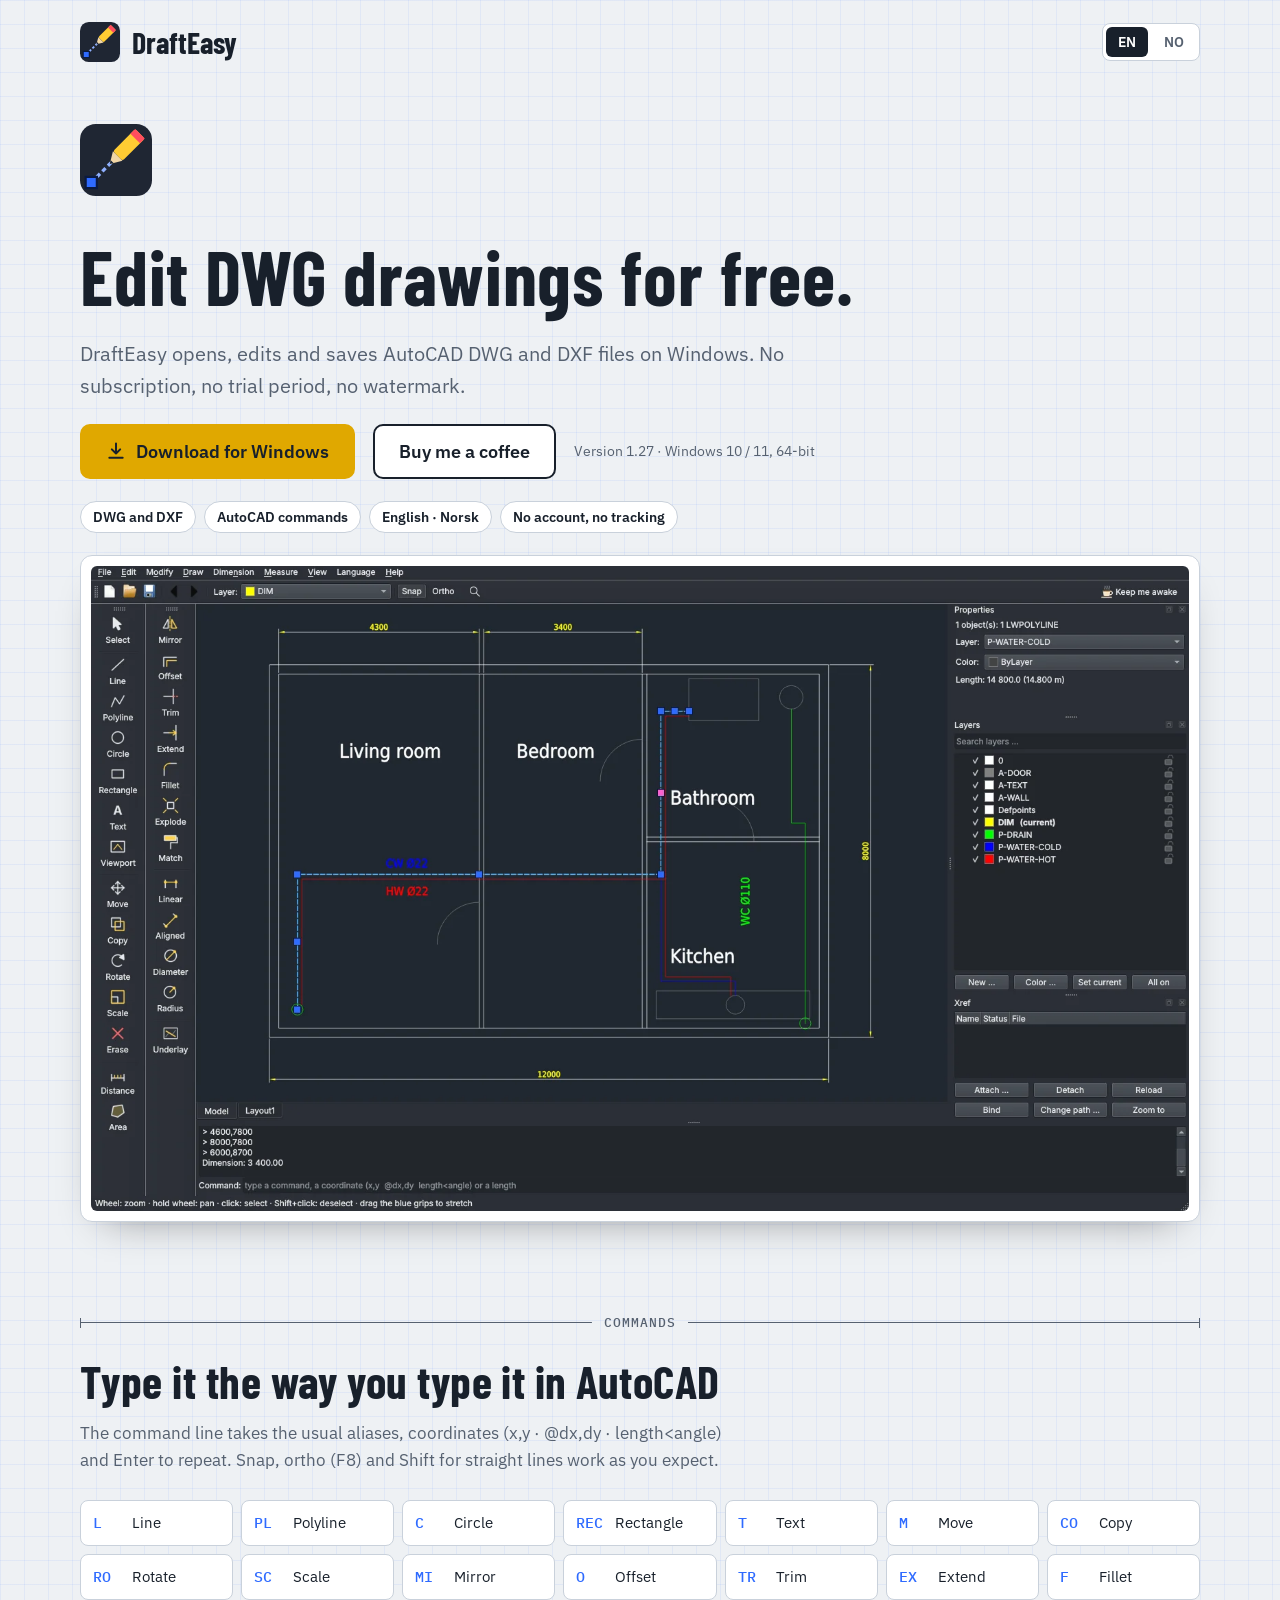
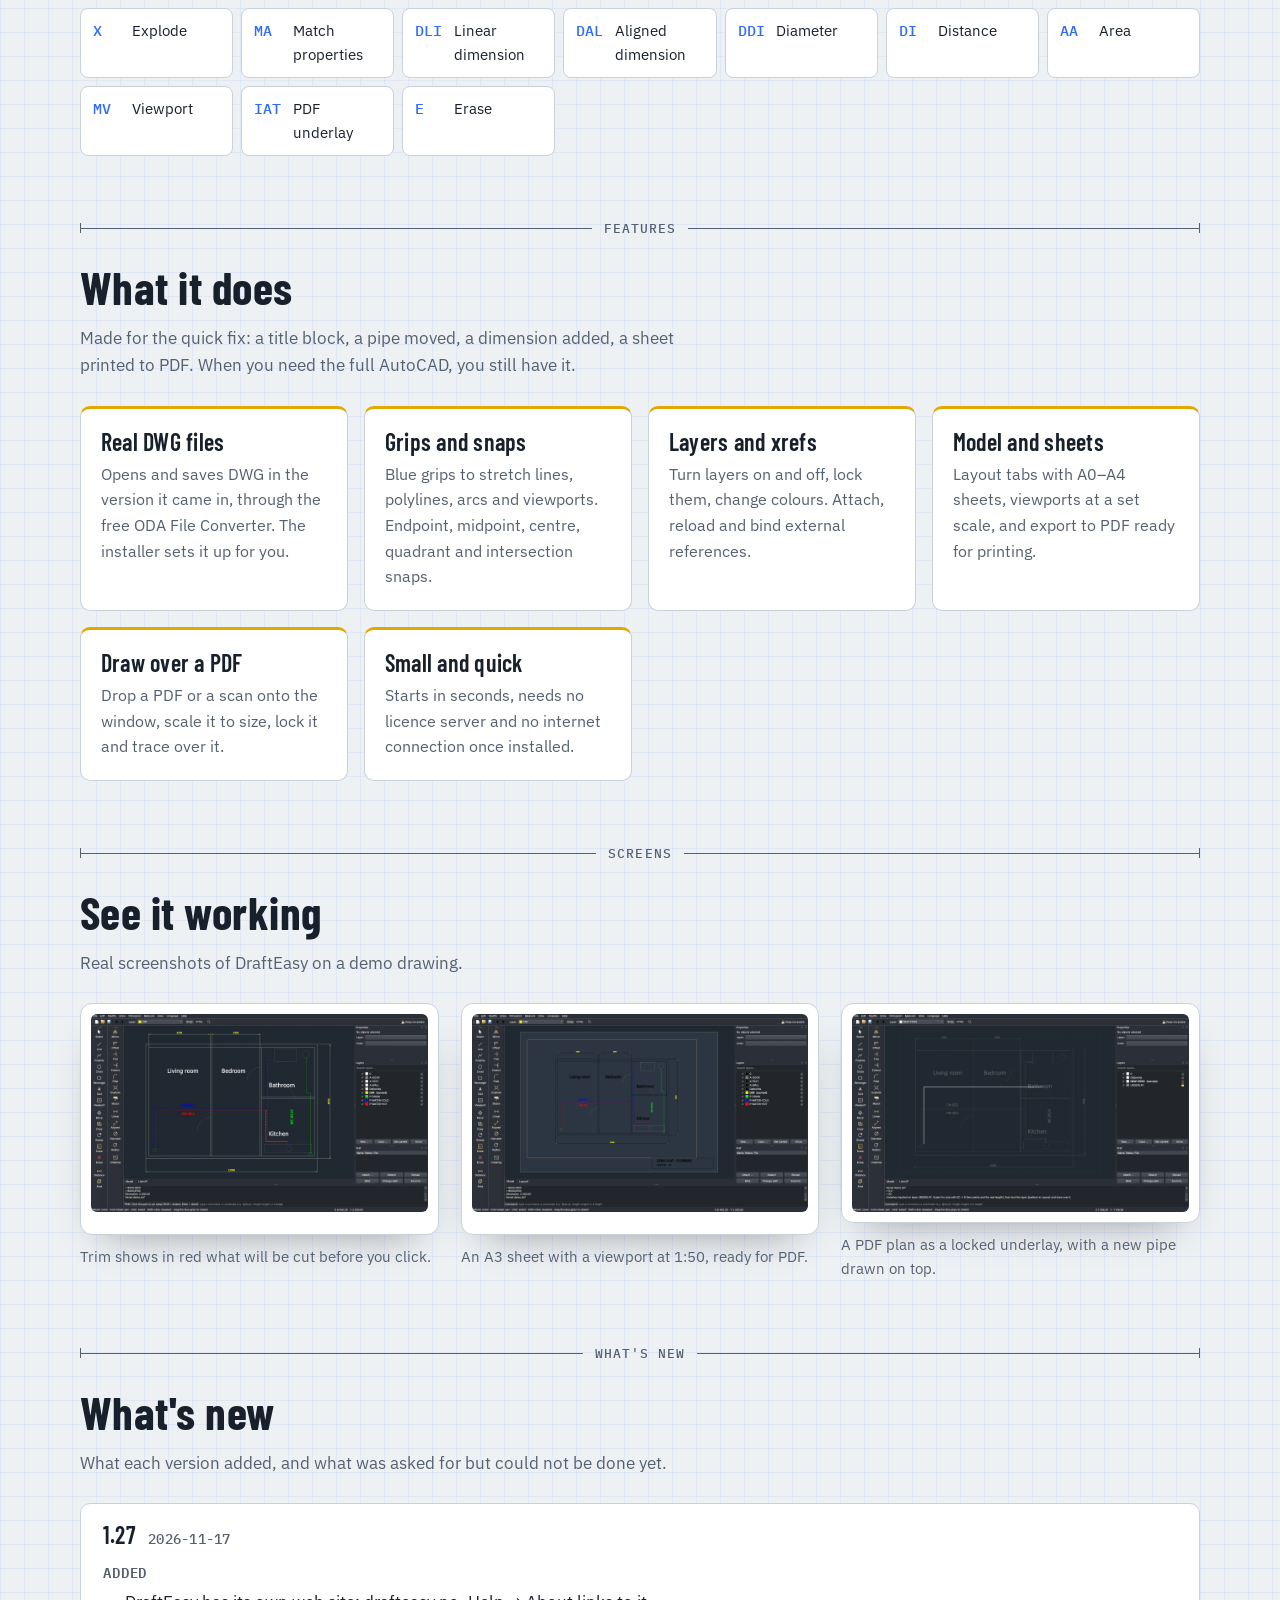
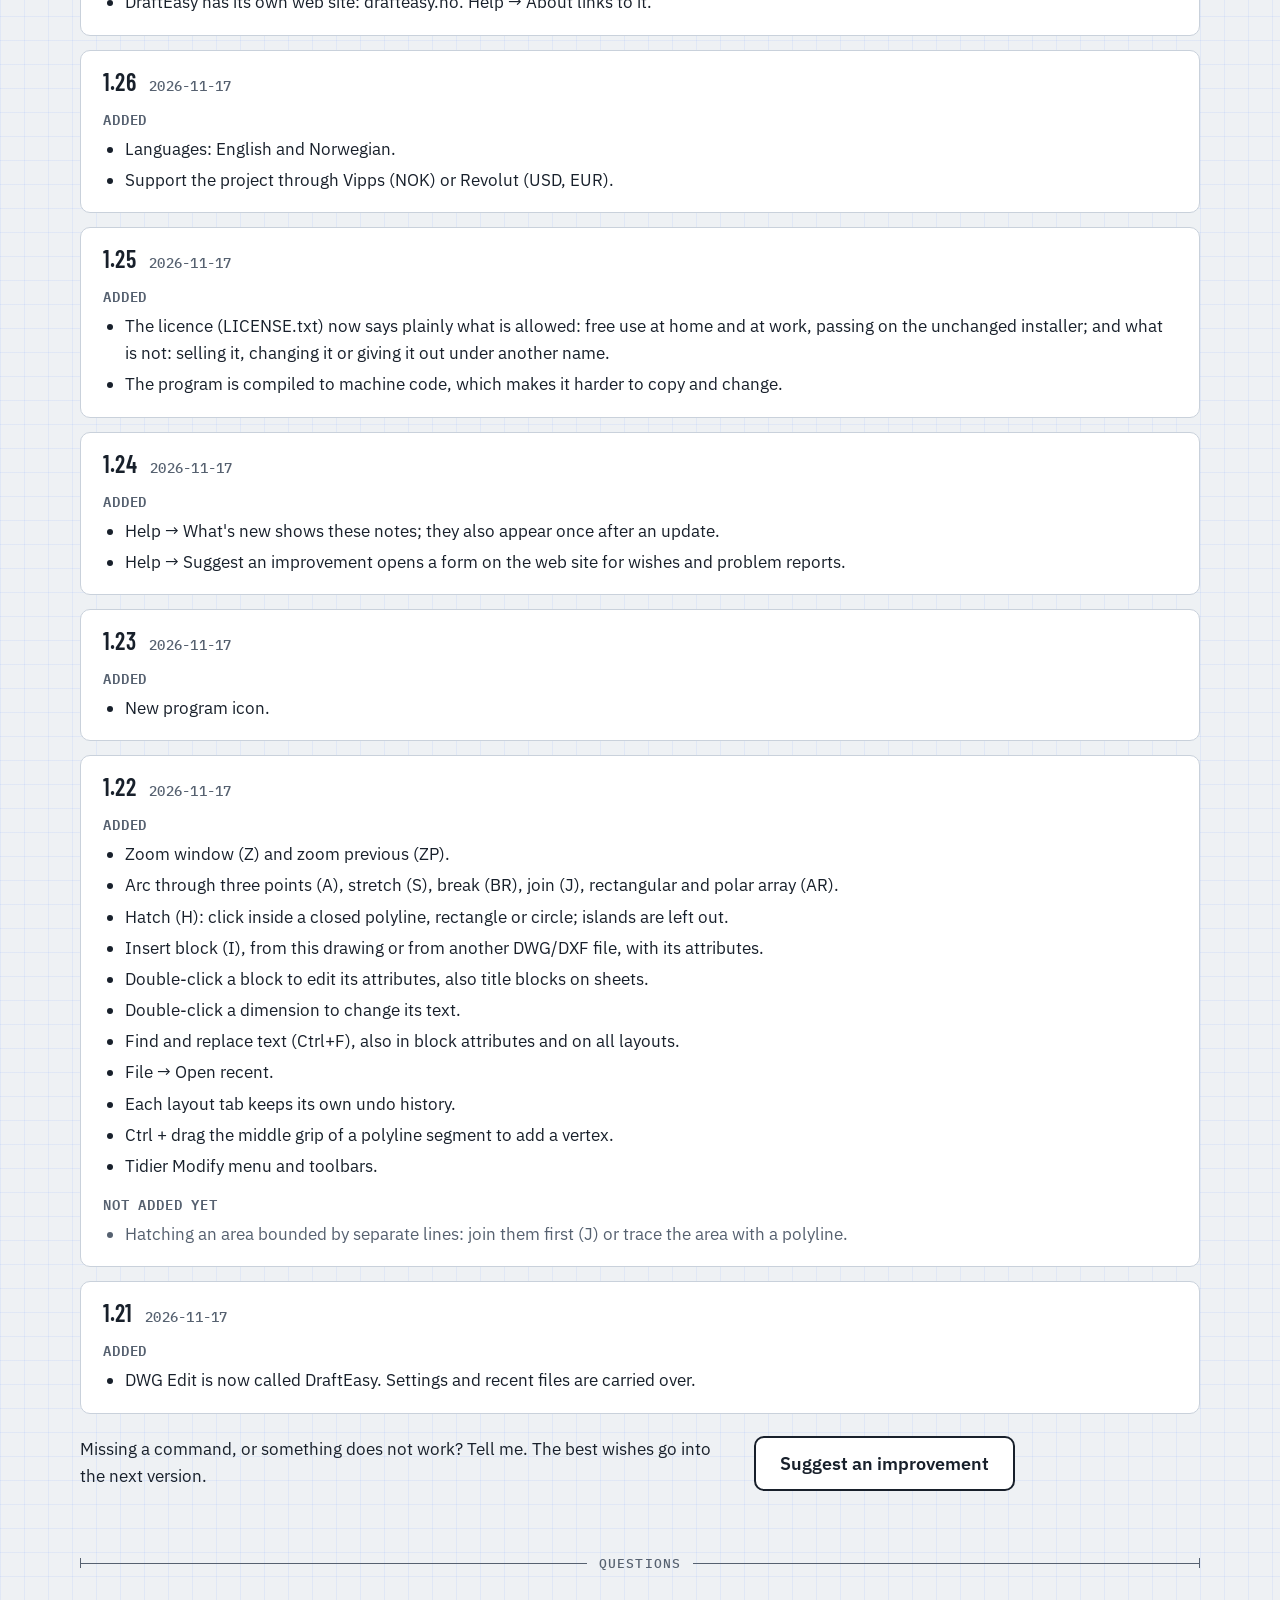
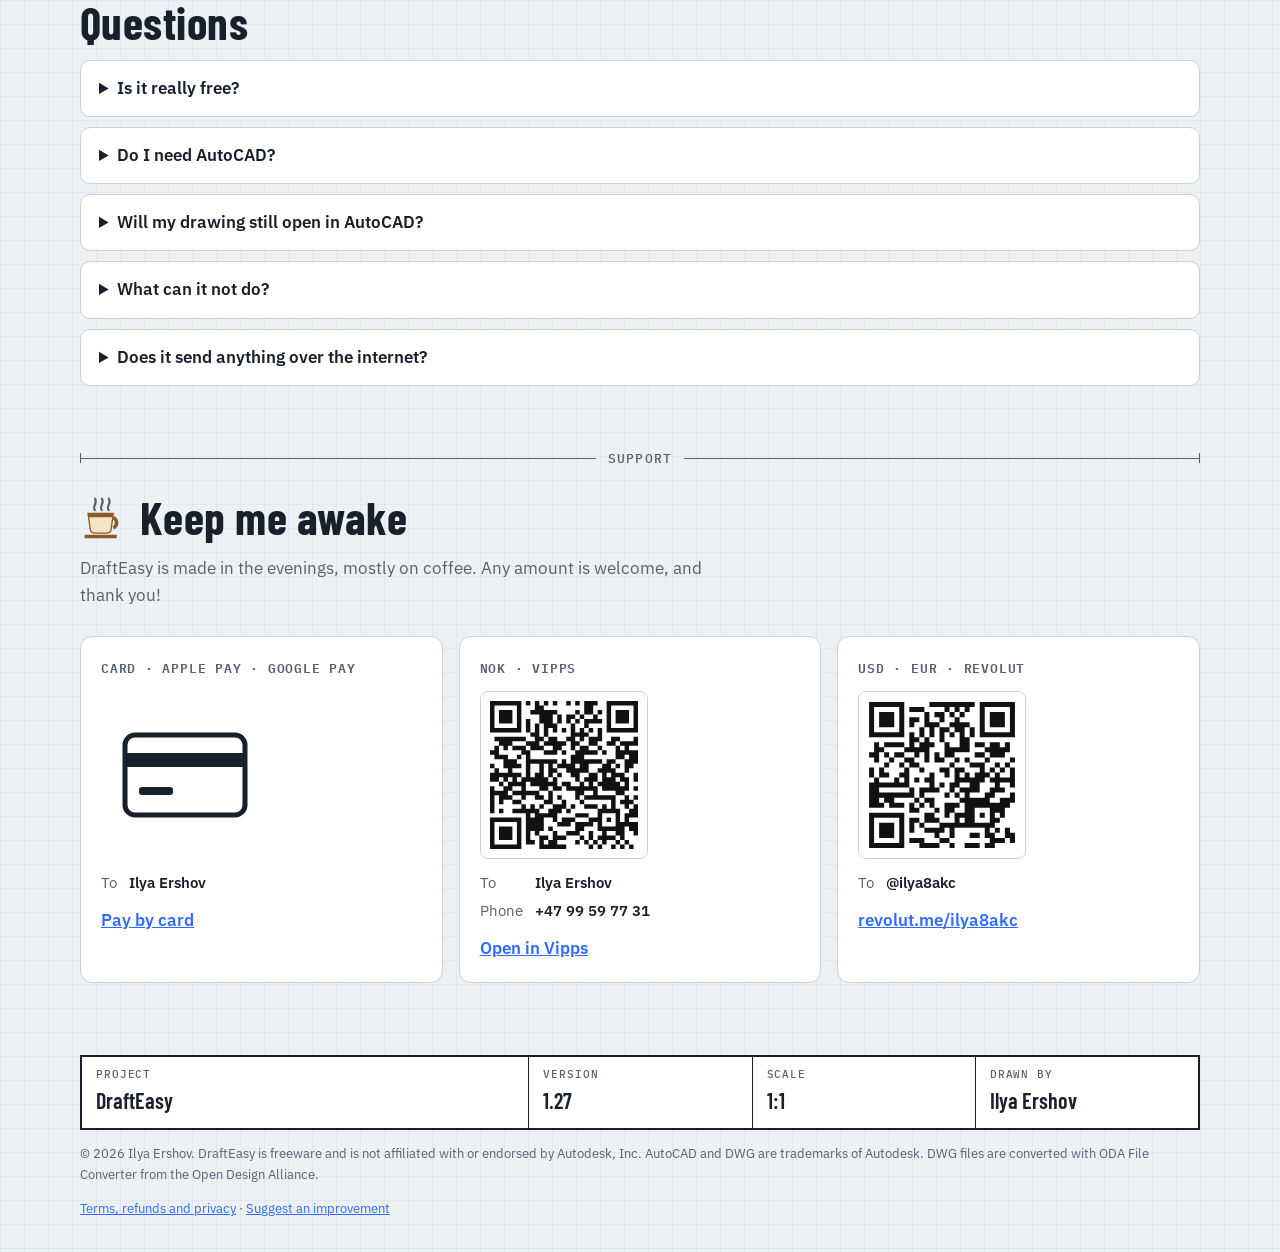
==== index.html @ d9a66414 "Add files via upload" ====
<!DOCTYPE html>
<html lang="en">
<head>
<meta charset="utf-8">
<meta name="viewport" content="width=device-width, initial-scale=1">
<title>DraftEasy · free DWG and DXF editor for Windows</title>
<meta name="description" content="DraftEasy is a free, simple DWG and DXF editor for Windows. Open, edit and save AutoCAD drawings with AutoCAD-style commands. No subscription, no trial, no watermark.">
<link rel="icon" type="image/png" href="img/icon-64.png">
<link rel="apple-touch-icon" href="img/icon-180.png">
<link rel="preconnect" href="https://fonts.googleapis.com">
<link rel="preconnect" href="https://fonts.gstatic.com" crossorigin>
<link href="https://fonts.googleapis.com/css2?family=Barlow+Condensed:wght@500;600;700&family=IBM+Plex+Sans:wght@400;500;600&family=IBM+Plex+Mono:wght@500&display=swap" rel="stylesheet">
<link rel="stylesheet" href="style.css">
</head>
<body>
<header>
  <div class="wrap">
    <nav class="crumbs"><a class="brand" href="#top"><img src="img/icon.svg" alt="" width="40" height="40">DraftEasy</a></nav>
    <div class="langs" role="group" aria-label="Language">
      <button type="button" data-lang="en" aria-pressed="true">EN</button>
      <button type="button" data-lang="no" aria-pressed="false">NO</button>
    </div>
  </div>
</header>

<main class="wrap" id="top">
  <section class="hero">
    <img class="heroicon" src="img/icon.svg" width="72" height="72" alt="">
    <h1 data-i18n="h1">Edit DWG drawings for free.</h1>
    <p class="lead" data-i18n="lead">DraftEasy opens, edits and saves AutoCAD DWG and DXF files on Windows. No subscription, no trial period, no watermark.</p>
    <div class="cta">
      <a class="btn primary" id="download" href="#">
        <svg viewBox="0 0 24 24" fill="none" stroke="currentColor" stroke-width="2.4" stroke-linecap="round" stroke-linejoin="round" aria-hidden="true"><path d="M12 3v12m0 0-5-5m5 5 5-5M4 20h16"/></svg>
        <span data-i18n="download">Download for Windows</span>
      </a>
      <a class="btn" href="#support" data-i18n="coffee-btn">Buy me a coffee</a>
      <small><span data-i18n="version">Version</span> <span class="ver"></span> · Windows 10 / 11, 64-bit</small>
    </div>
    <ul class="facts">
      <li data-i18n="f1">DWG and DXF</li>
      <li data-i18n="f2">AutoCAD commands</li>
      <li data-i18n="f3">English · Norsk</li>
      <li data-i18n="f4">No account, no tracking</li>
    </ul>
    <figure class="frame">
      <img src="img/shot-model.webp" width="1600" height="940" alt="DraftEasy with a plumbing plan: a selected pipe shows its blue grips, dimensions along the walls, the Layers panel on the right." data-i18n-alt="alt-model">
    </figure>
  </section>

  <div class="dim" aria-hidden="true"><span data-i18n="d-commands">commands</span></div>
  <section id="commands">
    <h2 data-i18n="cmd-h">Type it the way you type it in AutoCAD</h2>
    <p class="intro" data-i18n="cmd-p">The command line takes the usual aliases, coordinates (x,y · @dx,dy · length&lt;angle) and Enter to repeat. Snap, ortho (F8) and Shift for straight lines work as you expect.</p>
    <div class="cmds">
      <div class="cmd"><b>L</b><span data-i18n="c-l">Line</span></div>
      <div class="cmd"><b>PL</b><span data-i18n="c-pl">Polyline</span></div>
      <div class="cmd"><b>C</b><span data-i18n="c-c">Circle</span></div>
      <div class="cmd"><b>REC</b><span data-i18n="c-rec">Rectangle</span></div>
      <div class="cmd"><b>T</b><span data-i18n="c-t">Text</span></div>
      <div class="cmd"><b>M</b><span data-i18n="c-m">Move</span></div>
      <div class="cmd"><b>CO</b><span data-i18n="c-co">Copy</span></div>
      <div class="cmd"><b>RO</b><span data-i18n="c-ro">Rotate</span></div>
      <div class="cmd"><b>SC</b><span data-i18n="c-sc">Scale</span></div>
      <div class="cmd"><b>MI</b><span data-i18n="c-mi">Mirror</span></div>
      <div class="cmd"><b>O</b><span data-i18n="c-o">Offset</span></div>
      <div class="cmd"><b>TR</b><span data-i18n="c-tr">Trim</span></div>
      <div class="cmd"><b>EX</b><span data-i18n="c-ex">Extend</span></div>
      <div class="cmd"><b>F</b><span data-i18n="c-f">Fillet</span></div>
      <div class="cmd"><b>X</b><span data-i18n="c-x">Explode</span></div>
      <div class="cmd"><b>MA</b><span data-i18n="c-ma">Match properties</span></div>
      <div class="cmd"><b>DLI</b><span data-i18n="c-dli">Linear dimension</span></div>
      <div class="cmd"><b>DAL</b><span data-i18n="c-dal">Aligned dimension</span></div>
      <div class="cmd"><b>DDI</b><span data-i18n="c-ddi">Diameter</span></div>
      <div class="cmd"><b>DI</b><span data-i18n="c-di">Distance</span></div>
      <div class="cmd"><b>AA</b><span data-i18n="c-aa">Area</span></div>
      <div class="cmd"><b>MV</b><span data-i18n="c-mv">Viewport</span></div>
      <div class="cmd"><b>IAT</b><span data-i18n="c-iat">PDF underlay</span></div>
      <div class="cmd"><b>E</b><span data-i18n="c-e">Erase</span></div>
    </div>
  </section>

  <div class="dim" aria-hidden="true"><span data-i18n="d-features">features</span></div>
  <section id="features">
    <h2 data-i18n="feat-h">What it does</h2>
    <p class="intro" data-i18n="feat-p">Made for the quick fix: a title block, a pipe moved, a dimension added, a sheet printed to PDF. When you need the full AutoCAD, you still have it.</p>
    <div class="features">
      <div class="feature"><h3 data-i18n="ft1-h">Real DWG files</h3><p data-i18n="ft1-p">Opens and saves DWG in the version it came in, through the free ODA File Converter. The installer sets it up for you.</p></div>
      <div class="feature"><h3 data-i18n="ft2-h">Grips and snaps</h3><p data-i18n="ft2-p">Blue grips to stretch lines, polylines, arcs and viewports. Endpoint, midpoint, centre, quadrant and intersection snaps.</p></div>
      <div class="feature"><h3 data-i18n="ft3-h">Layers and xrefs</h3><p data-i18n="ft3-p">Turn layers on and off, lock them, change colours. Attach, reload and bind external references.</p></div>
      <div class="feature"><h3 data-i18n="ft4-h">Model and sheets</h3><p data-i18n="ft4-p">Layout tabs with A0–A4 sheets, viewports at a set scale, and export to PDF ready for printing.</p></div>
      <div class="feature"><h3 data-i18n="ft5-h">Draw over a PDF</h3><p data-i18n="ft5-p">Drop a PDF or a scan onto the window, scale it to size, lock it and trace over it.</p></div>
      <div class="feature"><h3 data-i18n="ft6-h">Small and quick</h3><p data-i18n="ft6-p">Starts in seconds, needs no licence server and no internet connection once installed.</p></div>
    </div>
  </section>

  <div class="dim" aria-hidden="true"><span data-i18n="d-screens">screens</span></div>
  <section id="screens">
    <h2 data-i18n="scr-h">See it working</h2>
    <p class="intro" data-i18n="scr-p">Real screenshots of DraftEasy on a demo drawing.</p>
    <div class="gallery">
      <figure><div class="frame"><img src="img/shot-trim.webp" width="1600" height="940" loading="lazy" alt="The Trim command shows in red the part of a pipe that will be cut away." data-i18n-alt="alt-trim"></div><figcaption data-i18n="cap-trim">Trim shows in red what will be cut before you click.</figcaption></figure>
      <figure><div class="frame"><img src="img/shot-sheet.webp" width="1600" height="940" loading="lazy" alt="An A3 sheet with a viewport at 1:50 and a title block." data-i18n-alt="alt-sheet"></div><figcaption data-i18n="cap-sheet">An A3 sheet with a viewport at 1:50, ready for PDF.</figcaption></figure>
      <figure><div class="frame"><img src="img/shot-underlay.webp" width="1600" height="940" loading="lazy" alt="A PDF plan as a faded underlay on a locked layer, with a new pipe drawn over it." data-i18n-alt="alt-underlay"></div><figcaption data-i18n="cap-underlay">A PDF plan as a locked underlay, with a new pipe drawn on top.</figcaption></figure>
    </div>
  </section>

  <div class="dim" aria-hidden="true"><span data-i18n="d-news">what's new</span></div>
  <section id="news">
    <h2 data-i18n="news-h">What's new</h2>
    <p class="intro" data-i18n="news-p">What each version added, and what was asked for but could not be done yet.</p>
    <div class="changelog" id="changelog"></div>
    <div class="feedback-cta">
      <p data-i18n="fb-p">Missing a command, or something does not work? Tell me. The best wishes go into the next version.</p>
      <a class="btn" id="feedback-link" href="feedback/" data-i18n="fb-btn">Suggest an improvement</a>
    </div>
  </section>

  <div class="dim" aria-hidden="true"><span data-i18n="d-faq">questions</span></div>
  <section id="faq">
    <h2 data-i18n="faq-h">Questions</h2>
    <div class="faq">
      <details><summary data-i18n="q1">Is it really free?</summary><p data-i18n="a1">Yes, for private and commercial work. There is no paid version. If it saves you time, you can buy me a coffee.</p></details>
      <details><summary data-i18n="q2">Do I need AutoCAD?</summary><p data-i18n="a2">No. DraftEasy works on its own. For DWG files it uses ODA File Converter, a free program from the Open Design Alliance; the installer offers to install it. ODA File Converter has its own licence terms, set by Open Design Alliance; check them if you use DWG files at work. DXF files need no converter.</p></details>
      <details><summary data-i18n="q3">Will my drawing still open in AutoCAD?</summary><p data-i18n="a3">Yes. DraftEasy saves standard DWG and DXF in the version the file had, and keeps a .bak copy when it saves over a file. Keep backups of important drawings, as with any program.</p></details>
      <details><summary data-i18n="q4">What can it not do?</summary><p data-i18n="a4">It is a 2D editor: no 3D, no dynamic blocks or sheet sets. Hatching works inside closed polylines, rectangles and circles. See below what is new and what is not done yet.</p></details>
      <details><summary data-i18n="q5">Does it send anything over the internet?</summary><p data-i18n="a5">No. There is no account, no tracking and no automatic updates. The only internet use is installing ODA File Converter, and only if you choose it.</p></details>
    </div>
  </section>

  <div class="dim" aria-hidden="true"><span data-i18n="d-support">support</span></div>
  <section id="support">
    <div class="support-head">
      <svg viewBox="0 0 40 40" aria-hidden="true"><path d="M7 17h22l-2 14q-.5 3-4 3H13q-3.5 0-4-3Z" fill="#f4e3c8" stroke="#8b5a2b" stroke-width="1.2"/><rect x="7.6" y="17" width="20.8" height="3.2" fill="#8b5a2b"/><path d="M29 20.5a5 5 0 0 1 0 9" fill="none" stroke="#8b5a2b" stroke-width="3"/><path d="M4 37h28" stroke="#8b5a2b" stroke-width="3"/><path d="M13 14c-3-3 3-6 0-10M19 14c-3-3 3-6 0-10M25 14c-3-3 3-6 0-10" fill="none" stroke="var(--muted)" stroke-width="1.8" stroke-linecap="round"/></svg>
      <h2 data-i18n="sup-h">Keep me awake</h2>
    </div>
    <p class="intro" data-i18n="sup-p">DraftEasy is made in the evenings, mostly on coffee. Any amount is welcome, and thank you!</p>
    <div class="pay">
      <div class="card" id="card-stripe" hidden>
        <span class="cur">CARD · APPLE PAY · GOOGLE PAY</span>
        <svg class="qr" viewBox="0 0 168 168" width="168" height="168" aria-hidden="true"><rect x="24" y="44" width="120" height="80" rx="10" fill="none" stroke="currentColor" stroke-width="5"/><rect x="24" y="62" width="120" height="14" fill="currentColor"/><rect x="38" y="96" width="34" height="8" rx="3" fill="currentColor"/></svg>
        <dl><dt data-i18n="to">To</dt><dd>Ilya Ershov</dd></dl>
        <a class="pay-link" id="stripe-link" href="#" data-i18n="pay-card">Pay by card</a>
      </div>
      <div class="card">
        <span class="cur">NOK · VIPPS</span>
        <img class="qr" src="img/qr-vipps.svg" width="168" height="168" alt="QR code for Vipps" data-i18n-alt="alt-qr-vipps">
        <dl><dt data-i18n="to">To</dt><dd>Ilya Ershov</dd><dt data-i18n="phone">Phone</dt><dd>+47 99 59 77 31</dd></dl>
        <a class="pay-link" href="https://qr.vipps.no/28/2/01/031/4799597731?v=1" data-i18n="open-vipps">Open in Vipps</a>
      </div>
      <div class="card">
        <span class="cur">USD · EUR · REVOLUT</span>
        <img class="qr" src="img/qr-revolut.svg" width="168" height="168" alt="QR code for Revolut" data-i18n-alt="alt-qr-revolut">
        <dl><dt data-i18n="to">To</dt><dd>@ilya8akc</dd></dl>
        <a class="pay-link" href="https://revolut.me/ilya8akc">revolut.me/ilya8akc</a>
      </div>
    </div>
  </section>
</main>

<footer class="wrap">
  <div class="titleblock">
    <div><small data-i18n="tb-project">Project</small><strong>DraftEasy</strong></div>
    <div><small data-i18n="tb-version">Version</small><strong class="ver"></strong></div>
    <div><small data-i18n="tb-scale">Scale</small><strong>1:1</strong></div>
    <div><small data-i18n="tb-drawn">Drawn by</small><strong>Ilya Ershov</strong></div>
  </div>
  <p class="legal" data-i18n="legal">© 2026 Ilya Ershov. DraftEasy is freeware and is not affiliated with or endorsed by Autodesk, Inc. AutoCAD and DWG are trademarks of Autodesk. DWG files are converted with ODA File Converter from the Open Design Alliance.</p>
  <p class="legal"><a href="terms/" data-i18n="terms-link">Terms, refunds and privacy</a> · <a href="feedback/" data-i18n="fb-btn">Suggest an improvement</a></p>
</footer>

<script src="changelog.js"></script>
<script>
// ---- settings: change these when a new version is published ----------------
const VERSION = "1.27";
const DOWNLOAD_URL = "https://github.com/sparepilot/drafteasy.no/releases/download/v1.27/DraftEasy_Setup_1.27.exe";   // GitHub release: tag v1.27 with this file attached
// Stripe Payment Link (https://buy.stripe.com/...). While empty, the card payment box is hidden.
const STRIPE_URL = "";

const T = {
  no: {
    "h1": "Rediger DWG-tegninger gratis.",
    "lead": "DraftEasy åpner, redigerer og lagrer AutoCAD DWG- og DXF-filer i Windows. Ingen abonnement, ingen prøveperiode, ingen vannmerke.",
    "download": "Last ned for Windows", "coffee-btn": "Spander en kaffe", "version": "Versjon",
    "f1": "DWG og DXF", "f2": "AutoCAD-kommandoer", "f4": "Ingen konto, ingen sporing",
    "alt-model": "DraftEasy med en VVS-plan: et valgt rør viser blå grep, mål langs veggene, Lag-panelet til høyre.",
    "d-commands": "kommandoer", "cmd-h": "Skriv som du gjør i AutoCAD",
    "cmd-p": "Kommandolinjen tar de vanlige forkortelsene, koordinater (x,y · @dx,dy · lengde<vinkel) og Enter for å gjenta. Snap, ortho (F8) og Shift for rette linjer virker som du venter.",
    "c-l": "Linje", "c-pl": "Polylinje", "c-c": "Sirkel", "c-rec": "Rektangel", "c-t": "Tekst", "c-m": "Flytt", "c-co": "Kopier",
    "c-ro": "Roter", "c-sc": "Skaler", "c-mi": "Speil", "c-o": "Forskyv", "c-tr": "Trim", "c-ex": "Forleng", "c-f": "Avrund",
    "c-x": "Spreng", "c-ma": "Kopier egenskaper", "c-dli": "Lineært mål", "c-dal": "Justert mål", "c-ddi": "Diameter",
    "c-di": "Avstand", "c-aa": "Areal", "c-mv": "Visningsvindu", "c-iat": "PDF-underlag", "c-e": "Slett",
    "d-features": "funksjoner", "feat-h": "Hva den gjør",
    "feat-p": "Laget for de raske endringene: et tittelfelt, et rør som flyttes, et mål som legges til, et ark skrevet ut til PDF. Trenger du hele AutoCAD, har du det fortsatt.",
    "ft1-h": "Ekte DWG-filer", "ft1-p": "Åpner og lagrer DWG i versjonen filen hadde, med det gratis programmet ODA File Converter. Installasjonen setter det opp for deg.",
    "ft2-h": "Grep og snap", "ft2-p": "Blå grep for å strekke linjer, polylinjer, buer og visningsvinduer. Snap til endepunkt, midtpunkt, senter, kvadrant og skjæring.",
    "ft3-h": "Lag og xref", "ft3-p": "Slå lag av og på, lås dem, endre farger. Legg til, last inn på nytt og bind eksterne referanser.",
    "ft4-h": "Modell og ark", "ft4-p": "Layout-faner med A0–A4-ark, visningsvinduer i fast målestokk og eksport til PDF klar for utskrift.",
    "ft5-h": "Tegn over en PDF", "ft5-p": "Dra en PDF eller et skann inn i vinduet, skaler det til riktig størrelse, lås det og tegn over.",
    "ft6-h": "Liten og rask", "ft6-p": "Starter på sekunder, trenger ingen lisensserver og ingen internettforbindelse når den er installert.",
    "d-screens": "skjermbilder", "scr-h": "Slik ser det ut", "scr-p": "Ekte skjermbilder av DraftEasy med en demotegning.",
    "cap-trim": "Trim viser i rødt hva som kuttes før du klikker.", "cap-sheet": "Et A3-ark med visningsvindu i 1:50, klart for PDF.",
    "cap-underlay": "En PDF-plan som låst underlag, med et nytt rør tegnet over.",
    "alt-trim": "Trim-kommandoen viser i rødt delen av et rør som kuttes bort.", "alt-sheet": "Et A3-ark med visningsvindu i 1:50 og tittelfelt.",
    "alt-underlay": "En PDF-plan som tonet underlag på et låst lag, med et nytt rør tegnet over.",
    "pay-card": "Betal med kort", "terms-link": "Vilkår, refusjon og personvern", "d-news": "nytt", "news-h": "Nytt i DraftEasy", "news-p": "Hva hver versjon har fått, og hva som er ønsket, men ikke er gjort ennå.",
    "fb-p": "Savner du en kommando, eller virker noe ikke? Si fra. De beste ønskene kommer med i neste versjon.", "fb-btn": "Foreslå en forbedring",
    "added": "Lagt til", "notyet": "Ikke lagt til ennå",
    "d-faq": "spørsmål", "faq-h": "Spørsmål",
    "q1": "Er det virkelig gratis?", "a1": "Ja, både privat og i jobb. Det finnes ingen betalt versjon. Sparer den deg tid, kan du spandere en kaffe.",
    "q2": "Trenger jeg AutoCAD?", "a2": "Nei. DraftEasy fungerer på egen hånd. For DWG-filer bruker den ODA File Converter, et gratis program fra Open Design Alliance; installasjonen tilbyr å installere det. ODA File Converter har egne lisensvilkår fra Open Design Alliance; sjekk dem hvis du bruker DWG-filer i jobben. DXF-filer trenger ingen konverterer.",
    "q3": "Åpnes tegningen fortsatt i AutoCAD?", "a3": "Ja. DraftEasy lagrer vanlig DWG og DXF i versjonen filen hadde, og tar en .bak-kopi når den lagrer over en fil. Ta sikkerhetskopier av viktige tegninger, som med alle programmer.",
    "q4": "Hva kan den ikke?", "a4": "Det er en 2D-editor: ikke 3D, ikke dynamiske blokker eller arksett. Skravur virker inne i lukkede polylinjer, rektangler og sirkler. Se nedenfor hva som er nytt og hva som ikke er gjort ennå.",
    "q5": "Sender den noe over internett?", "a5": "Nei. Ingen konto, ingen sporing og ingen automatiske oppdateringer. Internett brukes bare til å installere ODA File Converter, og bare hvis du velger det.",
    "d-support": "støtte", "sup-h": "Hold meg våken", "sup-p": "DraftEasy lages om kveldene, mest på kaffe. Ethvert beløp er velkomment, og tusen takk!",
    "to": "Til", "phone": "Telefon", "bank": "Bank", "open-vipps": "Åpne i Vipps", "open-sbp": "Åpne betalingssiden",
    "alt-qr-vipps": "QR-kode for Vipps", "alt-qr-revolut": "QR-kode for Revolut", "alt-qr-sbp": "QR-kode for overføring via T-Bank eller Sberbank",
    "tb-project": "Prosjekt", "tb-version": "Versjon", "tb-scale": "Målestokk", "tb-drawn": "Tegnet av",
    "legal": "© 2026 Ilya Ershov. DraftEasy er gratisprogram og har ingen tilknytning til Autodesk, Inc. AutoCAD og DWG er varemerker for Autodesk. DWG-filer konverteres med ODA File Converter fra Open Design Alliance."
  }
};

const nodes = [...document.querySelectorAll("[data-i18n]")];
const altNodes = [...document.querySelectorAll("[data-i18n-alt]")];
const EN = {}, EN_ALT = {};
nodes.forEach(n => { EN[n.dataset.i18n] = n.textContent; });
altNodes.forEach(n => { EN_ALT[n.dataset.i18nAlt] = n.alt; });

const EN_WORDS = { added: "Added", notyet: "Not added yet" };
function esc(t) { return String(t).replace(/[&<>"]/g, c => ({ "&": "&amp;", "<": "&lt;", ">": "&gt;", '"': "&quot;" }[c])); }
function renderChangelog(lang) {
  const box = document.getElementById("changelog");
  if (!box || typeof CHANGELOG === "undefined") return;
  const word = k => (T[lang] || {})[k] ?? EN_WORDS[k];
  const list = (e, k) => (e[k] && (e[k][lang] || e[k].en)) || [];
  box.innerHTML = CHANGELOG.slice(0, 8).map(e => {
    const add = list(e, "added"), later = list(e, "not_yet");
    return `<article class="release"><h3>${esc(e.version)} <small>${esc(e.date)}</small></h3>`
      + (add.length ? `<h4>${esc(word("added"))}</h4><ul>${add.map(t => `<li>${esc(t)}</li>`).join("")}</ul>` : "")
      + (later.length ? `<h4 class="later">${esc(word("notyet"))}</h4><ul class="later">${later.map(t => `<li>${esc(t)}</li>`).join("")}</ul>` : "")
      + `</article>`;
  }).join("");
}

function setLang(lang) {
  renderChangelog(lang);
  const d = T[lang] || {};
  nodes.forEach(n => { n.textContent = d[n.dataset.i18n] ?? EN[n.dataset.i18n]; });
  altNodes.forEach(n => { n.alt = d[n.dataset.i18nAlt] ?? EN_ALT[n.dataset.i18nAlt]; });
  document.documentElement.lang = lang === "no" ? "nb" : lang;
  document.querySelectorAll(".langs button").forEach(b => b.setAttribute("aria-pressed", String(b.dataset.lang === lang)));
  try { localStorage.setItem("lang", lang); } catch (e) { /* storage is optional */ }
}

document.querySelectorAll(".ver").forEach(n => { n.textContent = VERSION; });
document.getElementById("download").href = DOWNLOAD_URL;
if (STRIPE_URL) { document.getElementById("stripe-link").href = STRIPE_URL; document.getElementById("card-stripe").hidden = false; }
document.getElementById("feedback-link").href = "feedback/?product=draftEasy&version=" + encodeURIComponent(VERSION);
document.querySelectorAll(".langs button").forEach(b => b.addEventListener("click", () => setLang(b.dataset.lang)));

let start = "en";
try { start = localStorage.getItem("lang") || ""; } catch (e) { start = ""; }
if (start && start !== "en" && !T[start]) start = "";
if (!start) {
  const nav = (navigator.language || "en").toLowerCase();
  start = /^(nb|nn|no)/.test(nav) ? "no" : "en";
}
setLang(start);
</script>
</body>
</html>
---- style.css ----
/* Layout idea: a drawing sheet. Grid paper background, dimension lines as dividers, a title block as footer. */
:root {
  --paper: #eef1f4;
  --sheet: #ffffff;
  --ink: #18202b;
  --muted: #566170;
  --line: #c9d1db;
  --accent: #e0a800;      /* the yellow of the program's icons */
  --grip: #2f6bff;        /* grip blue */
  --on-accent: #18202b;
  --grid: rgba(47, 107, 255, 0.07);
  --display: "Barlow Condensed", "Arial Narrow", "Roboto Condensed", sans-serif;
  --body: "IBM Plex Sans", "Segoe UI", system-ui, sans-serif;
  --mono: "IBM Plex Mono", Consolas, "Courier New", monospace;
  color-scheme: light;
}
@media (prefers-color-scheme: dark) {
  :root:not([data-theme="light"]) {
    --paper: #161b22; --sheet: #1e252e; --ink: #e8ecf1; --muted: #9aa6b4; --line: #323c48;
    --accent: #ffd24a; --grip: #6b95ff; --on-accent: #18202b; --grid: rgba(107, 149, 255, 0.07);
    color-scheme: dark;
  }
}
:root[data-theme="dark"] {
  --paper: #161b22; --sheet: #1e252e; --ink: #e8ecf1; --muted: #9aa6b4; --line: #323c48;
  --accent: #ffd24a; --grip: #6b95ff; --on-accent: #18202b; --grid: rgba(107, 149, 255, 0.07);
  color-scheme: dark;
}
* { box-sizing: border-box; }
html, body { margin: 0; }
body {
  background-color: var(--paper);
  background-image: linear-gradient(var(--grid) 1px, transparent 1px), linear-gradient(90deg, var(--grid) 1px, transparent 1px);
  background-size: 24px 24px;
  color: var(--ink);
  font: 400 17px/1.6 var(--body);
}
a { color: var(--grip); }
a:focus-visible, button:focus-visible { outline: 3px solid var(--grip); outline-offset: 3px; border-radius: 4px; }
img { max-width: 100%; display: block; }
.wrap { width: min(1120px, 100% - 40px); margin: 0 auto; }
h1, h2, h3 { font-family: var(--display); font-weight: 700; line-height: 1.05; text-wrap: balance; margin: 0; letter-spacing: 0.01em; }
h1 { font-size: clamp(44px, 7vw, 76px); }
h2 { font-size: clamp(32px, 4.4vw, 46px); }
h3 { font-size: 24px; font-weight: 600; }
p { margin: 0; max-width: 65ch; }
.muted { color: var(--muted); }

/* header */
header { padding: 18px 0; }
header .wrap { display: flex; align-items: center; justify-content: space-between; gap: 16px; flex-wrap: wrap; }
.brand { display: flex; align-items: center; gap: 12px; font-family: var(--display); font-size: 30px; font-weight: 700; color: var(--ink); text-decoration: none; }
.brand img { width: 40px; height: 40px; }
.langs { display: flex; gap: 4px; border: 1px solid var(--line); border-radius: 8px; padding: 3px; background: var(--sheet); }
.langs button { font: 600 14px var(--body); border: 0; background: transparent; color: var(--muted); padding: 6px 12px; border-radius: 6px; cursor: pointer; }
.langs button[aria-pressed="true"] { background: var(--ink); color: var(--sheet); }

/* hero */
.hero { padding: 40px 0 28px; display: grid; gap: 22px; }
.hero .lead { font-size: 20px; color: var(--muted); }
.cta { display: flex; flex-wrap: wrap; gap: 12px 18px; align-items: center; }
.btn { display: inline-flex; align-items: center; gap: 10px; text-decoration: none; font: 600 18px var(--body); padding: 14px 24px; border-radius: 10px; border: 2px solid var(--ink); color: var(--ink); background: var(--sheet); }
.btn.primary { background: var(--accent); border-color: var(--accent); color: var(--on-accent); }
.btn svg { width: 20px; height: 20px; }
.cta small { color: var(--muted); font-size: 14px; }
.facts { display: flex; flex-wrap: wrap; gap: 8px; list-style: none; padding: 0; margin: 0; }
.facts li { font-size: 14px; font-weight: 600; padding: 4px 12px; border-radius: 999px; border: 1px solid var(--line); background: var(--sheet); }

/* a framed screenshot, like a viewport on a sheet */
.frame { background: var(--sheet); border: 1px solid var(--line); border-radius: 12px; padding: 10px; box-shadow: 0 18px 40px -24px rgba(0, 0, 0, 0.45); }
.frame img { border-radius: 6px; width: 100%; height: auto; }
figure { margin: 0; display: grid; gap: 10px; }
figcaption { font-size: 15px; color: var(--muted); }

/* dimension line divider: |<———— label ————>| */
.dim { display: flex; align-items: center; gap: 12px; margin: 64px 0 26px; color: var(--muted); font: 500 13px var(--mono); text-transform: uppercase; letter-spacing: 0.08em; }
.dim::before, .dim::after { content: ""; flex: 1; height: 10px; border-left: 1px solid var(--muted); border-right: 1px solid var(--muted);
  background: linear-gradient(var(--muted), var(--muted)) center / 100% 1px no-repeat; }
.dim::before { border-right: 0; }
.dim::after { border-left: 0; }

section > h2 { margin-bottom: 14px; }
section > p.intro { margin-bottom: 26px; color: var(--muted); }

/* commands */
.cmds { display: grid; grid-template-columns: repeat(auto-fill, minmax(150px, 1fr)); gap: 8px; }
.cmd { display: flex; align-items: baseline; gap: 10px; padding: 10px 12px; background: var(--sheet); border: 1px solid var(--line); border-radius: 8px; }
.cmd b { font: 500 15px var(--mono); color: var(--grip); min-width: 3.2ch; }
.cmd span { font-size: 15px; }

/* features */
.features { display: grid; grid-template-columns: repeat(auto-fit, minmax(260px, 1fr)); gap: 16px; }
.feature { background: var(--sheet); border: 1px solid var(--line); border-top: 3px solid var(--accent); border-radius: 10px; padding: 20px; display: grid; gap: 8px; align-content: start; }
.feature p { font-size: 16px; color: var(--muted); }

.gallery { display: grid; grid-template-columns: repeat(auto-fit, minmax(320px, 1fr)); gap: 22px; }

/* faq */
.faq { display: grid; gap: 10px; }
.faq details { background: var(--sheet); border: 1px solid var(--line); border-radius: 10px; padding: 14px 18px; }
.faq summary { font-weight: 600; cursor: pointer; }
.faq details p { margin-top: 10px; color: var(--muted); }

/* support */
.support-head { display: flex; align-items: center; gap: 14px; margin-bottom: 14px; }
.support-head svg { width: 46px; height: 46px; flex: none; }
.pay { display: grid; grid-template-columns: repeat(auto-fit, minmax(250px, 1fr)); gap: 16px; }
.card { background: var(--sheet); border: 1px solid var(--line); border-radius: 12px; padding: 20px; display: grid; gap: 12px; align-content: start; }
.card .cur { font: 600 13px var(--mono); color: var(--muted); letter-spacing: 0.06em; }
.card img.qr { width: 168px; height: 168px; border-radius: 8px; border: 1px solid var(--line); background: #fff; }
.card dl { margin: 0; display: grid; grid-template-columns: auto 1fr; gap: 4px 12px; font-size: 15px; }
.card dt { color: var(--muted); }
.card dd { margin: 0; font-variant-numeric: tabular-nums; font-weight: 600; }
.card a.pay-link { font-weight: 600; }

/* footer: title block of a drawing */
footer.wrap { margin: 72px auto 32px; }
.titleblock { display: grid; grid-template-columns: 2fr 1fr 1fr 1fr; border: 2px solid var(--ink); background: var(--sheet); }
.titleblock > div { padding: 10px 14px; border-left: 1px solid var(--ink); display: grid; gap: 2px; }
.titleblock > div:first-child { border-left: 0; }
.titleblock small { font: 500 11px var(--mono); text-transform: uppercase; letter-spacing: 0.08em; color: var(--muted); }
.titleblock strong { font-family: var(--display); font-size: 22px; font-weight: 600; }
.legal { margin-top: 14px; font-size: 13px; color: var(--muted); max-width: none; }

@media (max-width: 700px) {
  .titleblock { grid-template-columns: 1fr 1fr; }
  .titleblock > div:nth-child(3) { border-left: 0; }
  .titleblock > div:nth-child(n+3) { border-top: 1px solid var(--ink); }
  body { font-size: 16px; }
}
@media (prefers-reduced-motion: reduce) { * { scroll-behavior: auto !important; } }

/* breadcrumb brand on product pages */
.crumbs { display: flex; align-items: center; gap: 12px; flex-wrap: wrap; }
.crumbs > span { color: var(--muted); font-size: 26px; }
.brand.sub { font-size: 26px; }
.brand.sub img { width: 32px; height: 32px; }

/* home page */
.products { display: grid; grid-template-columns: repeat(auto-fit, minmax(300px, 1fr)); gap: 20px; }
.product { background: var(--sheet); border: 1px solid var(--line); border-radius: 14px; overflow: hidden; display: grid; grid-template-rows: auto 1fr; }
.product .shot { background: #1e252e; aspect-ratio: 16 / 9; display: grid; place-items: center; overflow: hidden; }
.product .shot img { width: 100%; height: 100%; object-fit: cover; object-position: left top; }
.product .body { padding: 22px; display: grid; gap: 12px; align-content: start; }
.product .tag { justify-self: start; font: 600 12px var(--mono); letter-spacing: 0.06em; text-transform: uppercase; padding: 3px 10px; border-radius: 999px; }
.tag.free { background: var(--accent); color: var(--on-accent); }
.tag.dev { border: 1px solid var(--grip); color: var(--grip); }
.product ul { margin: 0; padding-left: 20px; color: var(--muted); font-size: 16px; display: grid; gap: 4px; }
.product .links { display: flex; gap: 16px; flex-wrap: wrap; font-weight: 600; }
.schedule { width: 92%; border-collapse: collapse; font: 500 12px var(--mono); color: #c9d4e3; }
.schedule th, .schedule td { border: 1px solid #3a4656; padding: 4px 7px; text-align: left; font-variant-numeric: tabular-nums; }
.schedule th { color: #ffd24a; font-weight: 600; }
.schedule td.n { text-align: right; }
.about { display: grid; grid-template-columns: auto 1fr; gap: 24px; align-items: start; }
.about img { width: 96px; height: 96px; }
@media (max-width: 600px) { .about { grid-template-columns: 1fr; } }

.appicon { display: inline-block; width: 40px; height: 40px; vertical-align: -4px; margin-right: 12px; }
.heroicon { display: block; margin-bottom: 18px; }

.changelog { display: grid; gap: 14px; }
.release { background: var(--sheet); border: 1px solid var(--line); border-radius: 10px; padding: 18px 22px; }
.release h3 { font-size: 24px; }
.release h3 small { font: 500 14px var(--mono); color: var(--muted); margin-left: 8px; }
.release h4 { font: 600 14px var(--mono); text-transform: uppercase; letter-spacing: 0.06em; margin: 12px 0 6px; color: var(--muted); }
.release ul { margin: 0; padding-left: 22px; display: grid; gap: 4px; }
.release ul.later { color: var(--muted); }
.feedback-cta { margin-top: 22px; display: flex; flex-wrap: wrap; align-items: center; gap: 16px 24px; }
.feedback-cta p { flex: 1 1 360px; }
.form-box { background: var(--sheet); border: 1px solid var(--line); border-radius: 12px; padding: 22px; min-height: 200px; }
.form-box iframe { width: 100%; border: 0; min-height: 620px; }
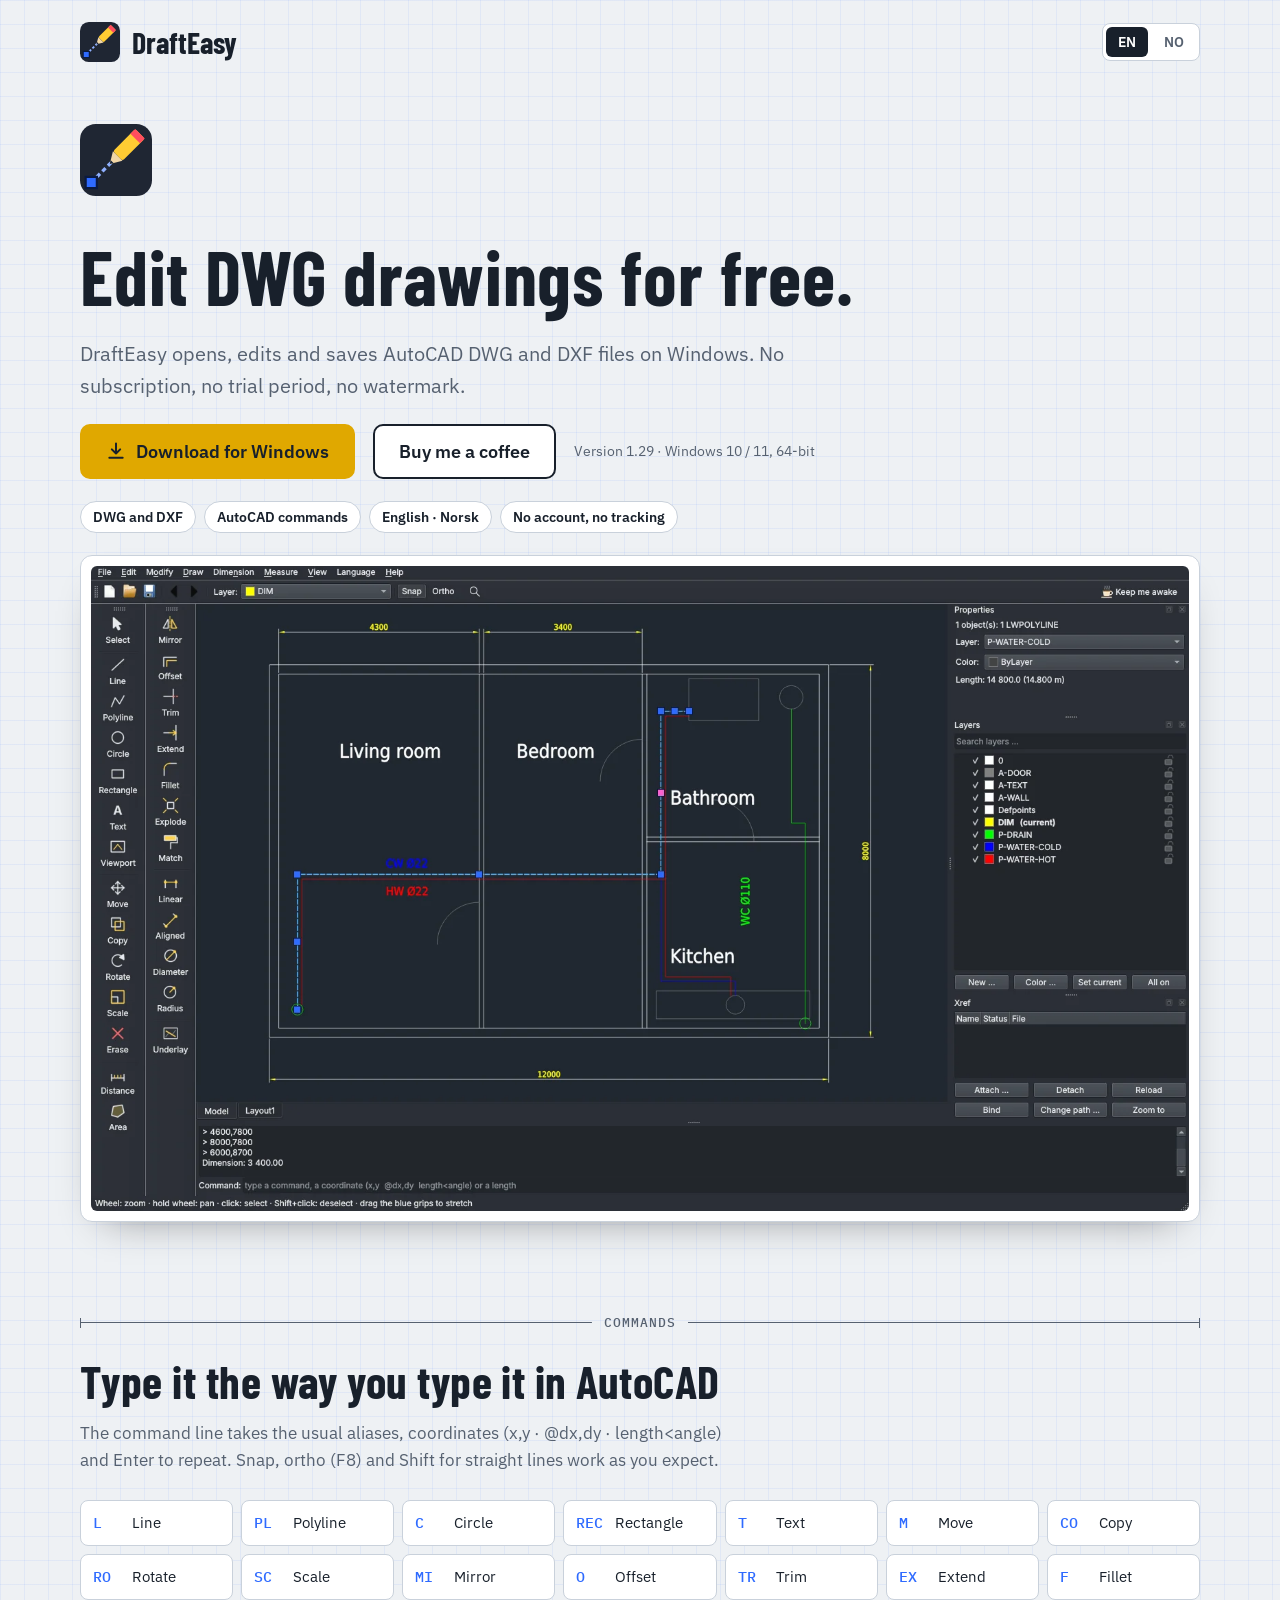
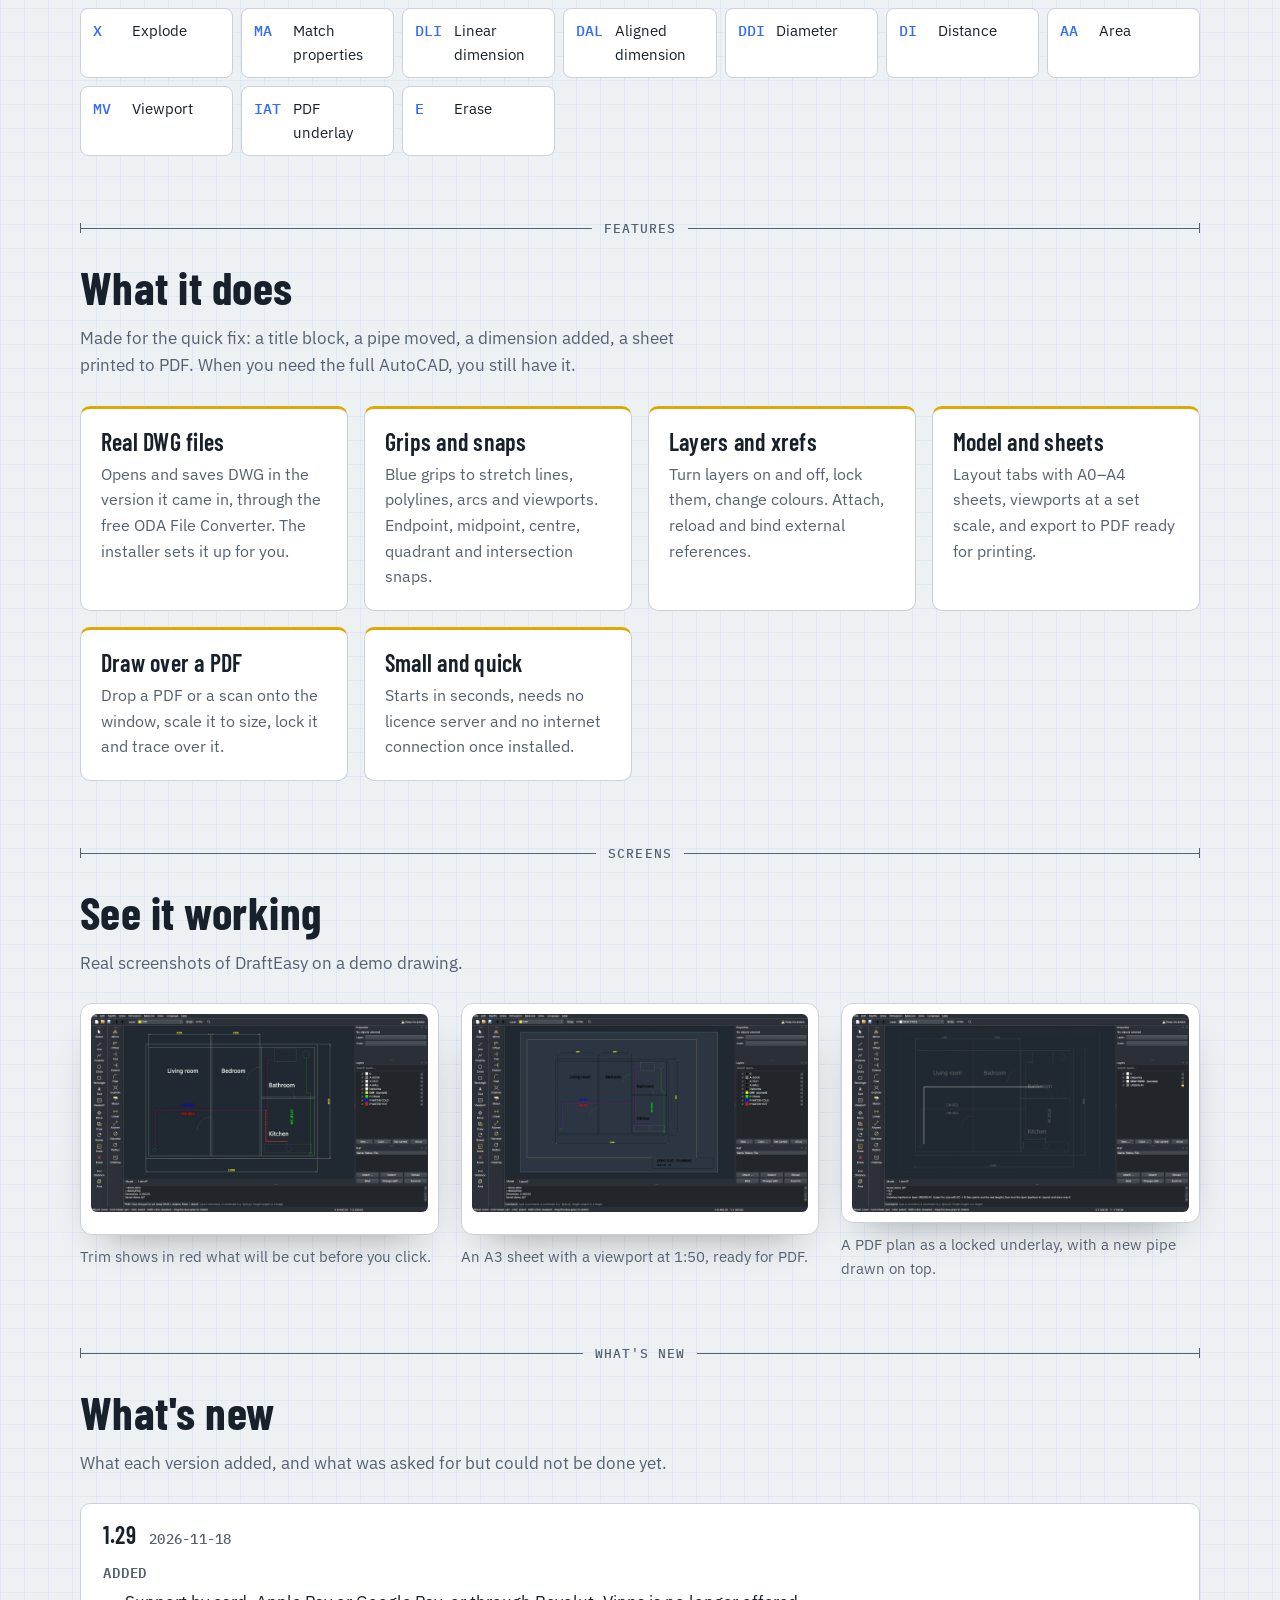
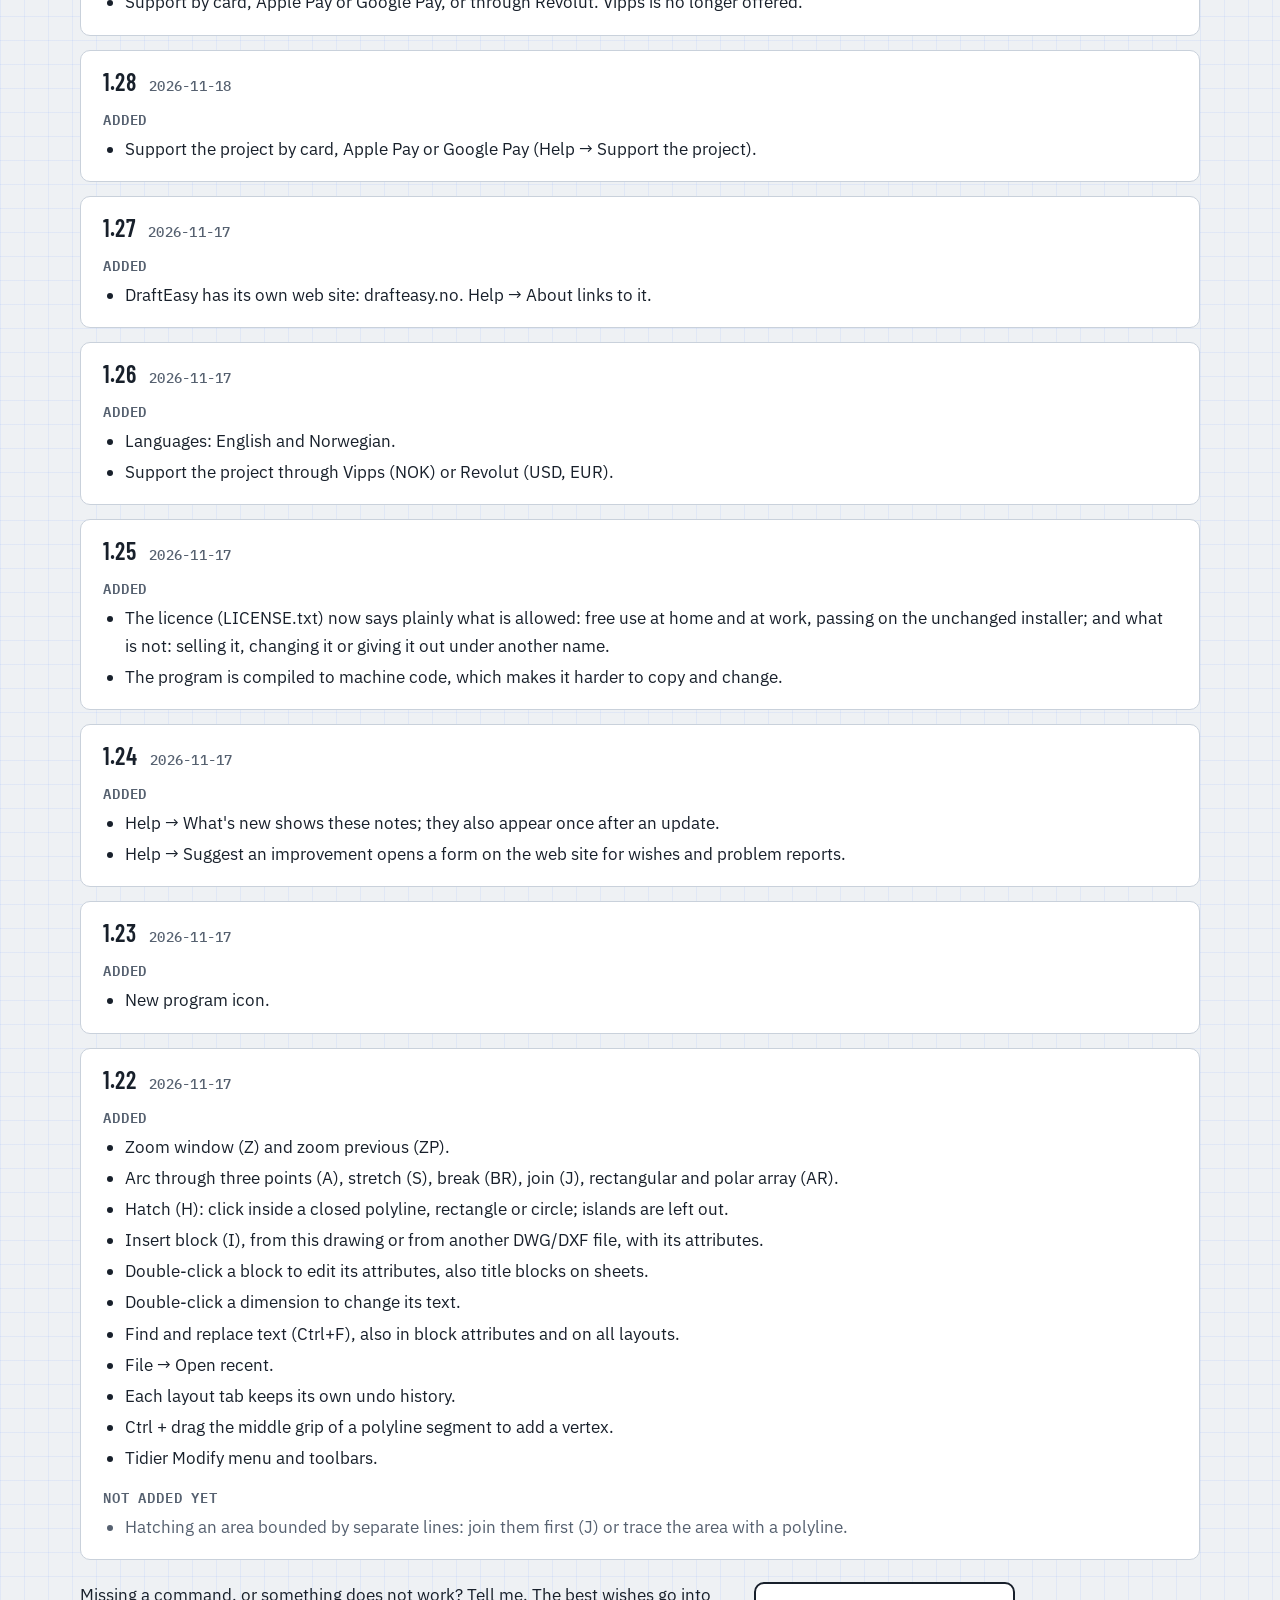
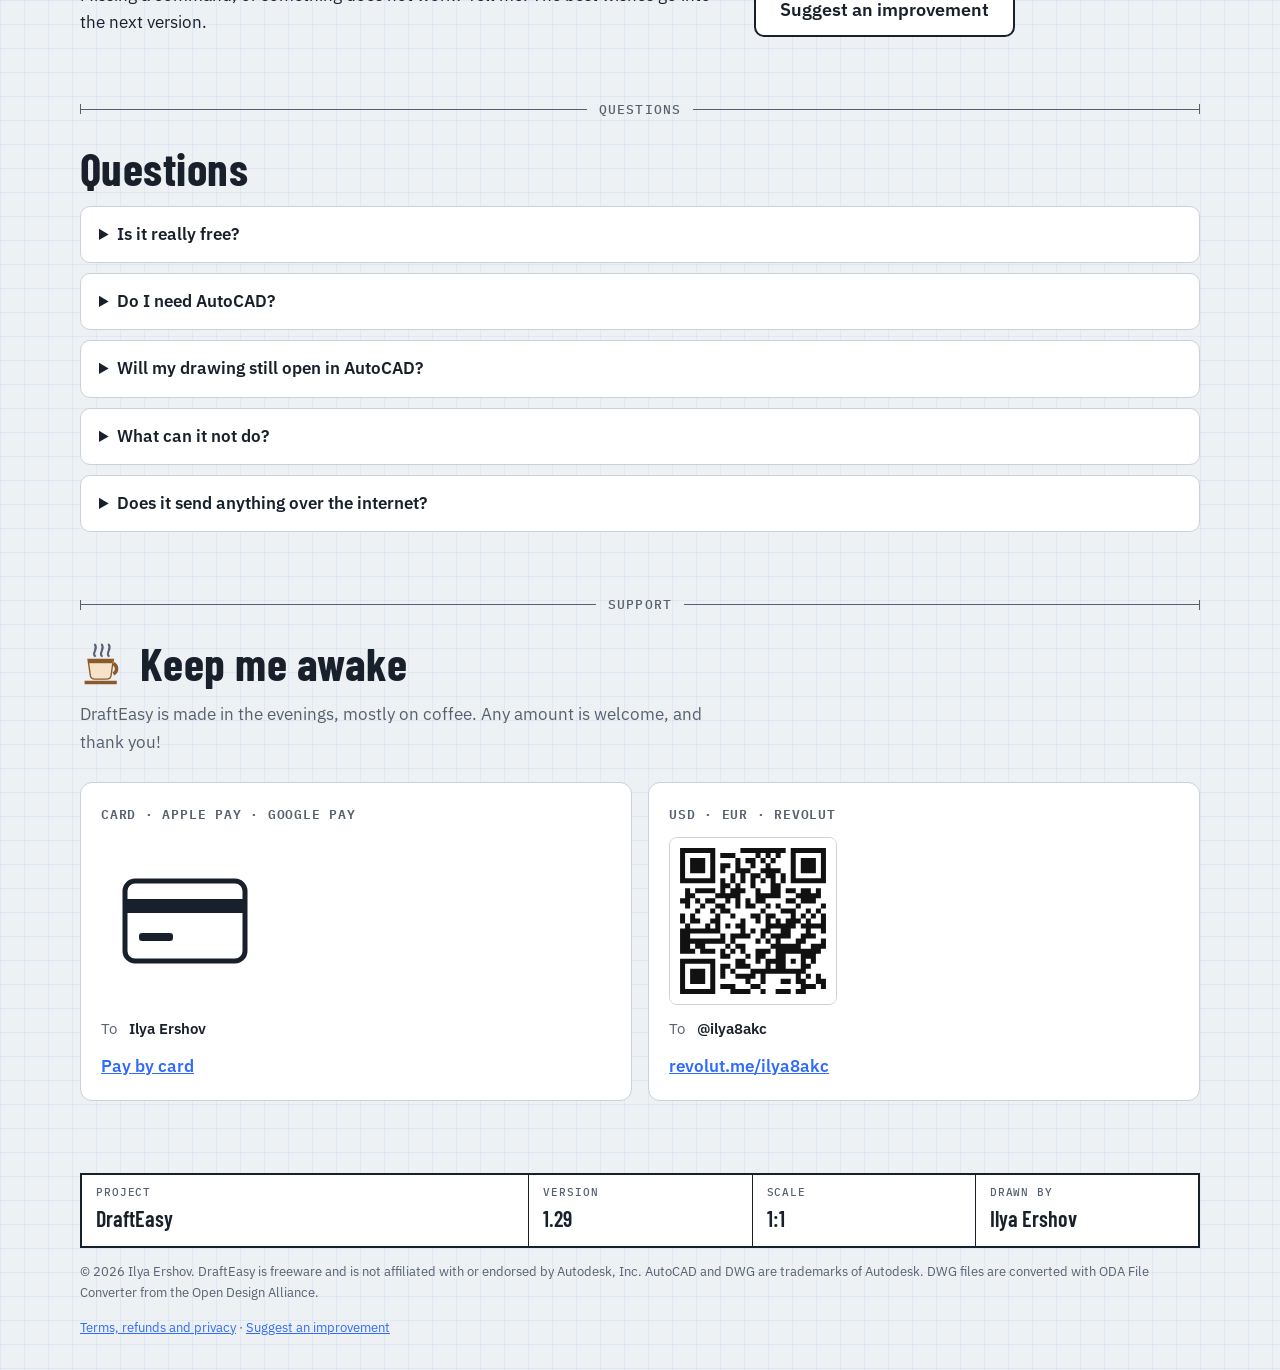
==== commit 2590116f: "Add files via upload" ====
--- a/index.html
+++ b/index.html
@@ -142,12 +142,6 @@
         <a class="pay-link" id="stripe-link" href="#" data-i18n="pay-card">Pay by card</a>
       </div>
       <div class="card">
-        <span class="cur">NOK · VIPPS</span>
-        <img class="qr" src="img/qr-vipps.svg" width="168" height="168" alt="QR code for Vipps" data-i18n-alt="alt-qr-vipps">
-        <dl><dt data-i18n="to">To</dt><dd>Ilya Ershov</dd><dt data-i18n="phone">Phone</dt><dd>+47 99 59 77 31</dd></dl>
-        <a class="pay-link" href="https://qr.vipps.no/28/2/01/031/4799597731?v=1" data-i18n="open-vipps">Open in Vipps</a>
-      </div>
-      <div class="card">
         <span class="cur">USD · EUR · REVOLUT</span>
         <img class="qr" src="img/qr-revolut.svg" width="168" height="168" alt="QR code for Revolut" data-i18n-alt="alt-qr-revolut">
         <dl><dt data-i18n="to">To</dt><dd>@ilya8akc</dd></dl>
@@ -171,10 +165,10 @@
 <script src="changelog.js"></script>
 <script>
 // ---- settings: change these when a new version is published ----------------
-const VERSION = "1.27";
-const DOWNLOAD_URL = "https://github.com/sparepilot/drafteasy.no/releases/download/v1.27/DraftEasy_Setup_1.27.exe";   // GitHub release: tag v1.27 with this file attached
+const VERSION = "1.29";
+const DOWNLOAD_URL = "https://github.com/sparepilot/drafteasy.no/releases/download/v1.29/DraftEasy_Setup_1.29.exe";   // GitHub release: tag v1.29 with this file attached
 // Stripe Payment Link (https://buy.stripe.com/...). While empty, the card payment box is hidden.
-const STRIPE_URL = "";
+const STRIPE_URL = "https://buy.stripe.com/eVq3cv5sldar5Cngop4Rq00";
 
 const T = {
   no: {
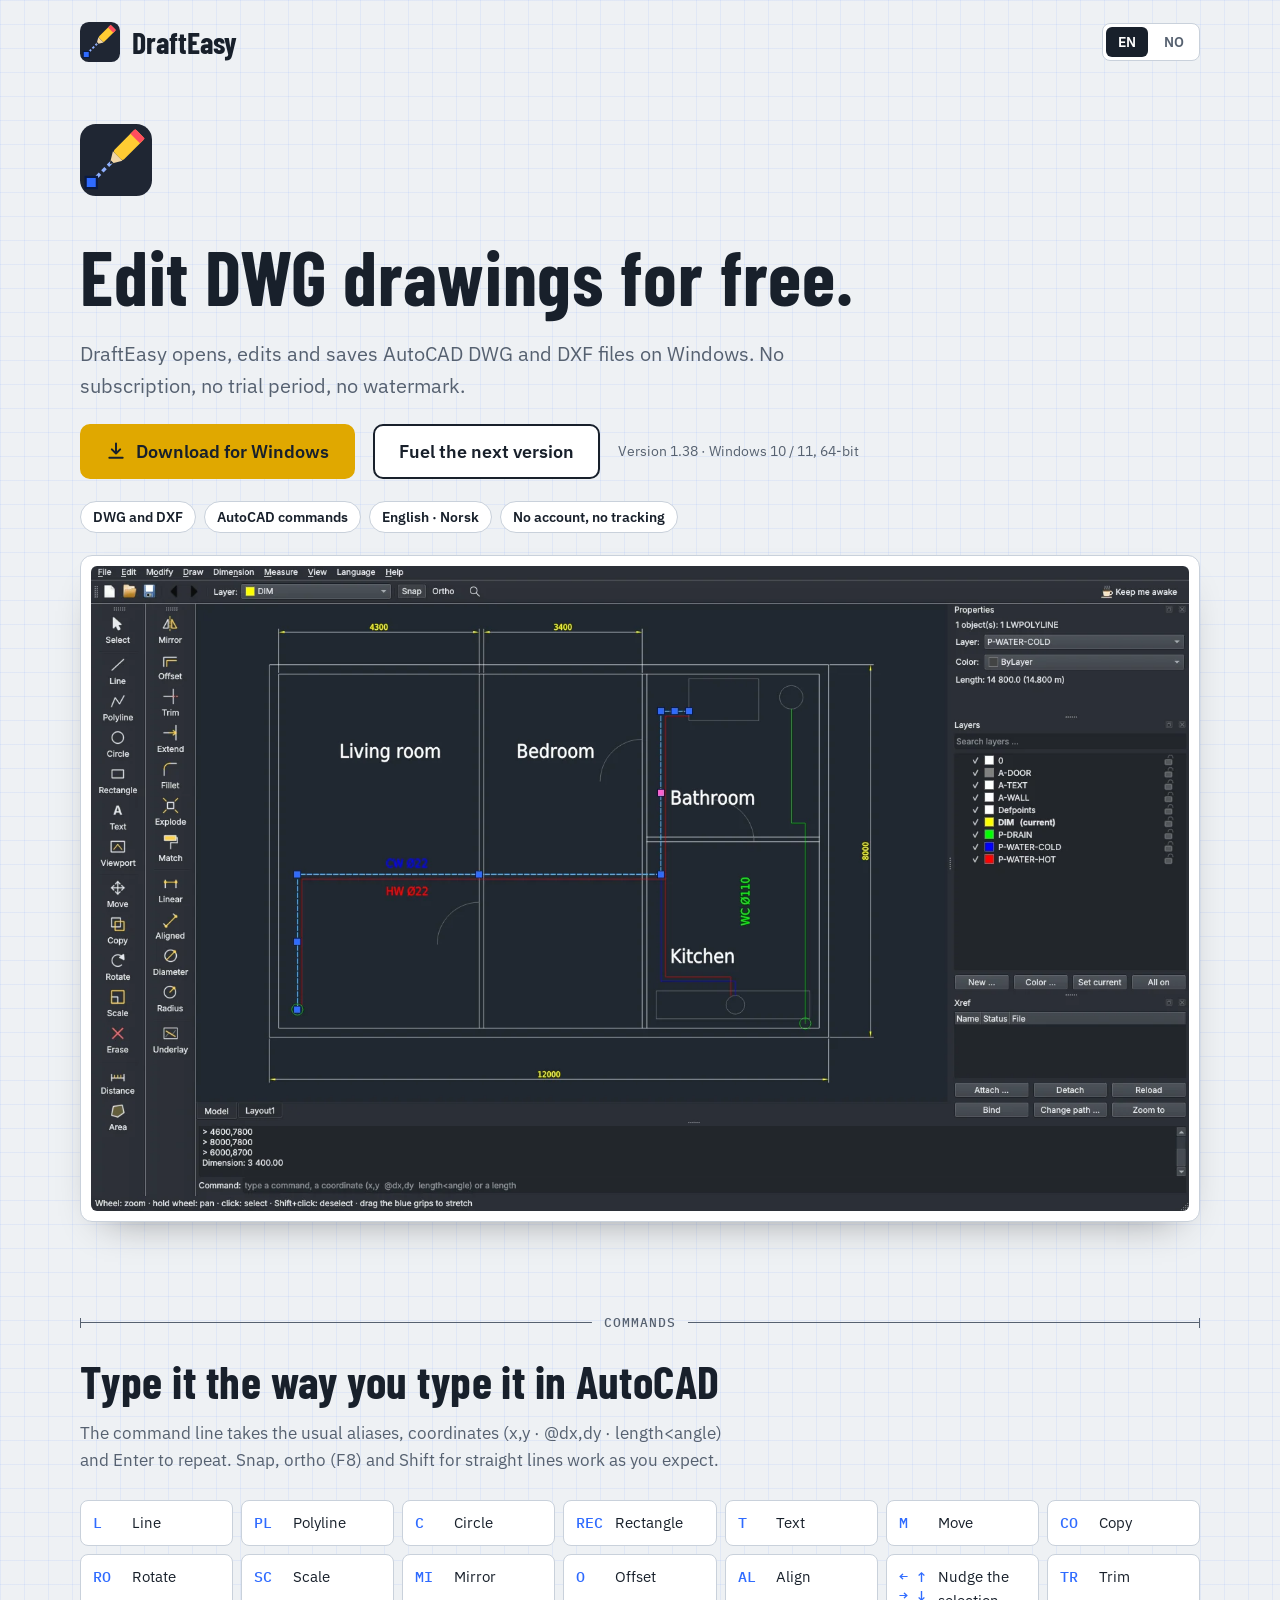
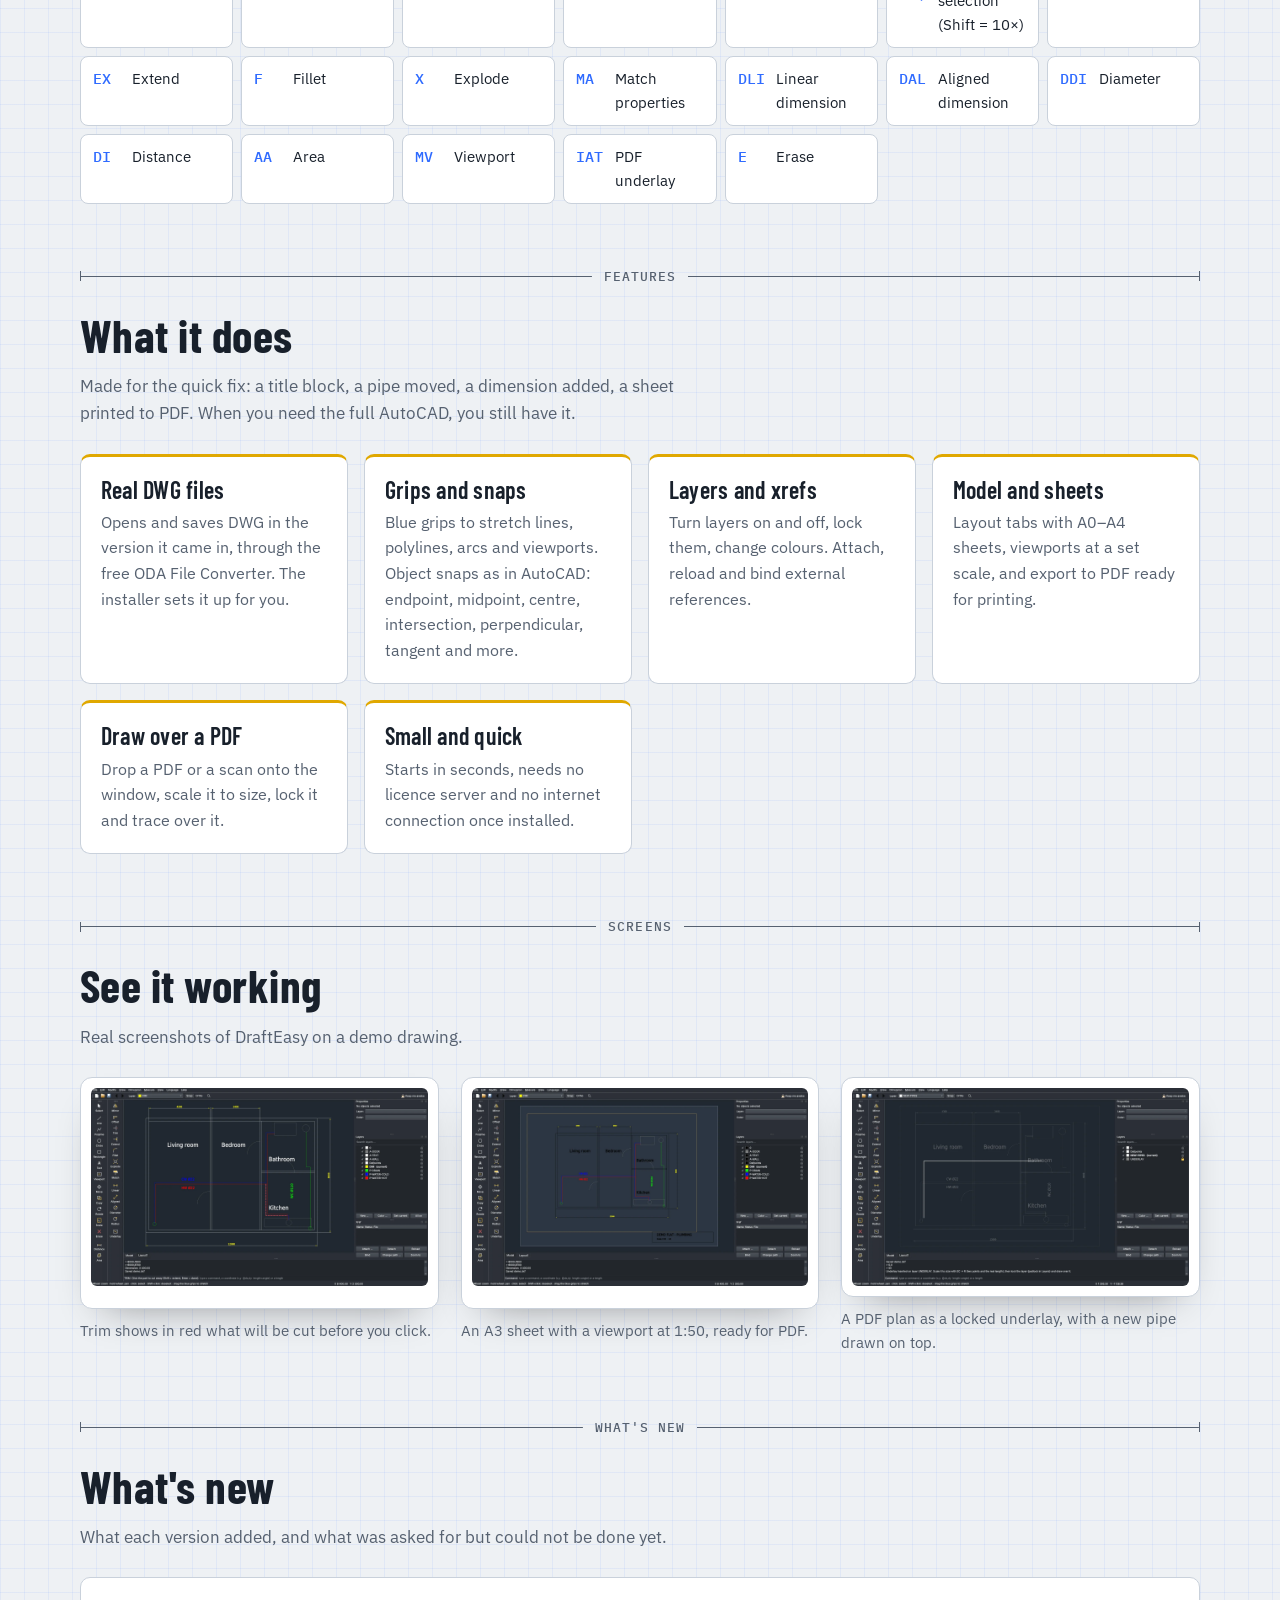
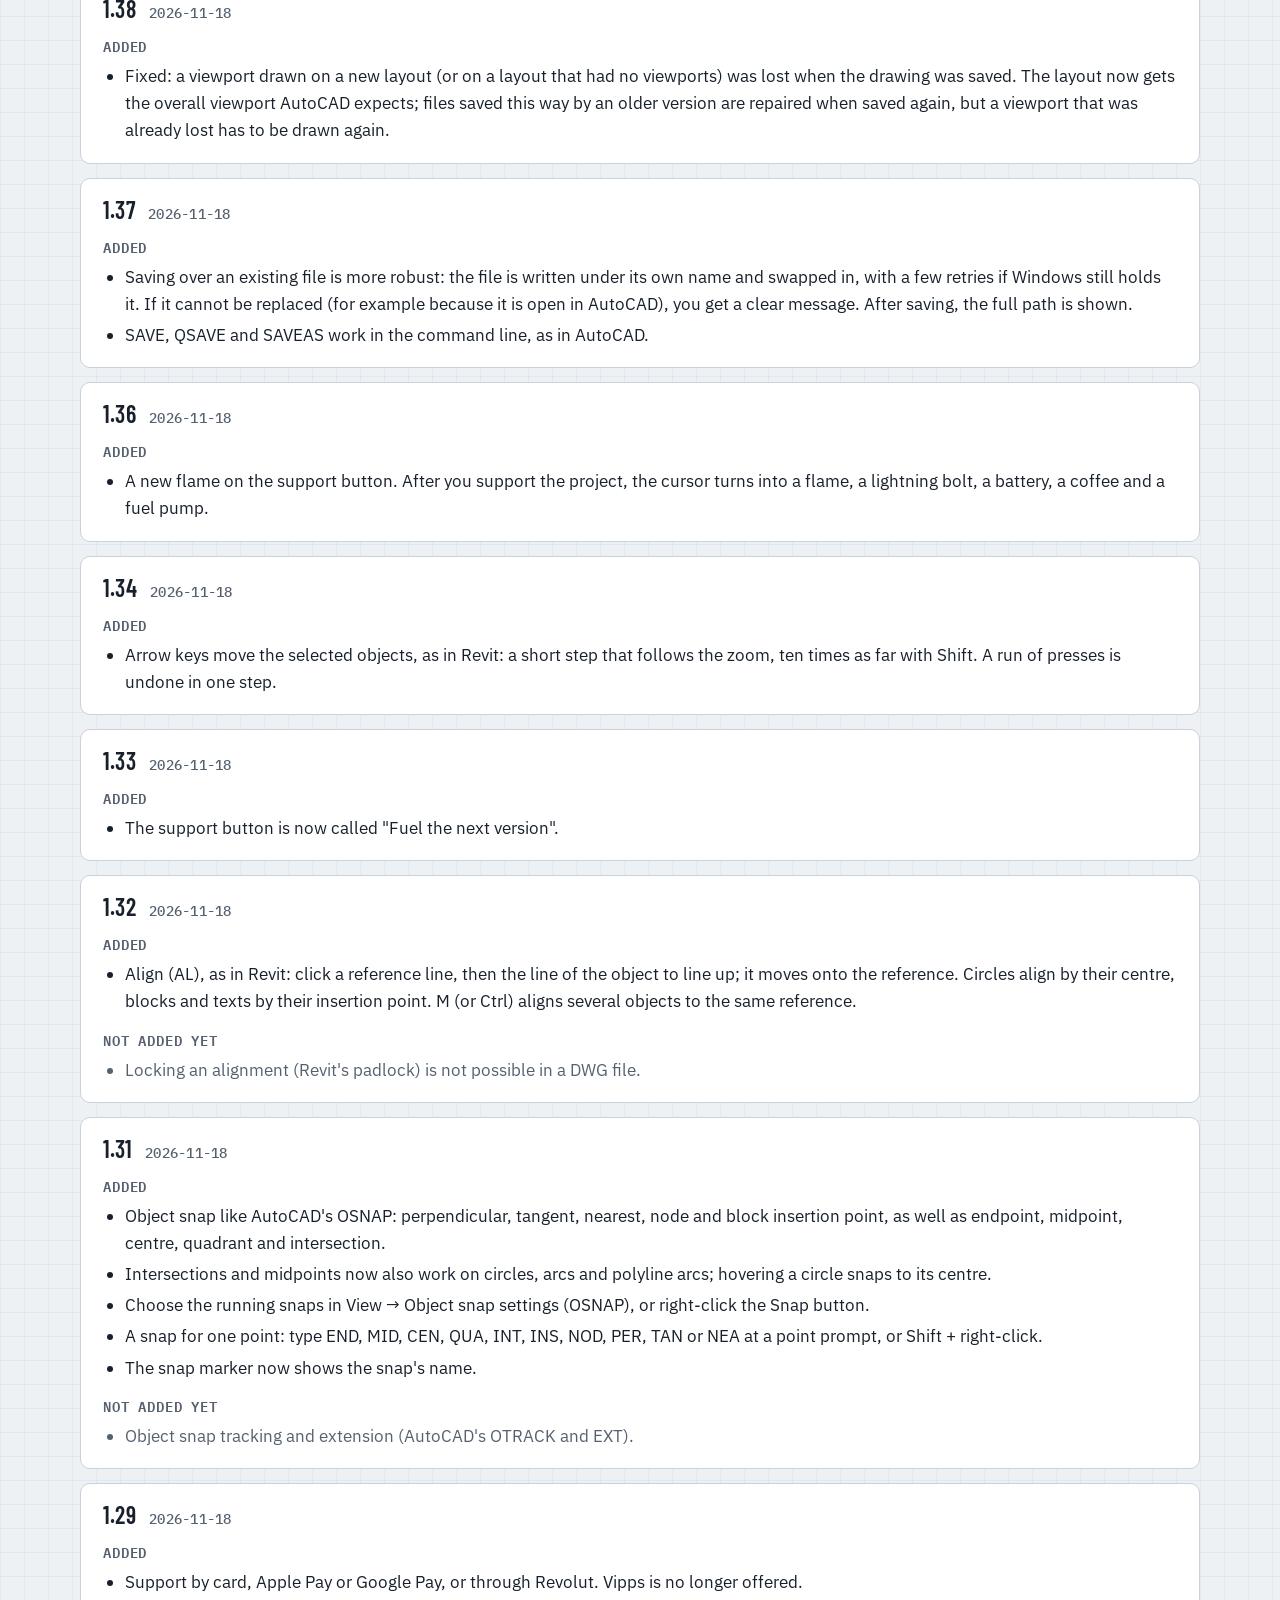
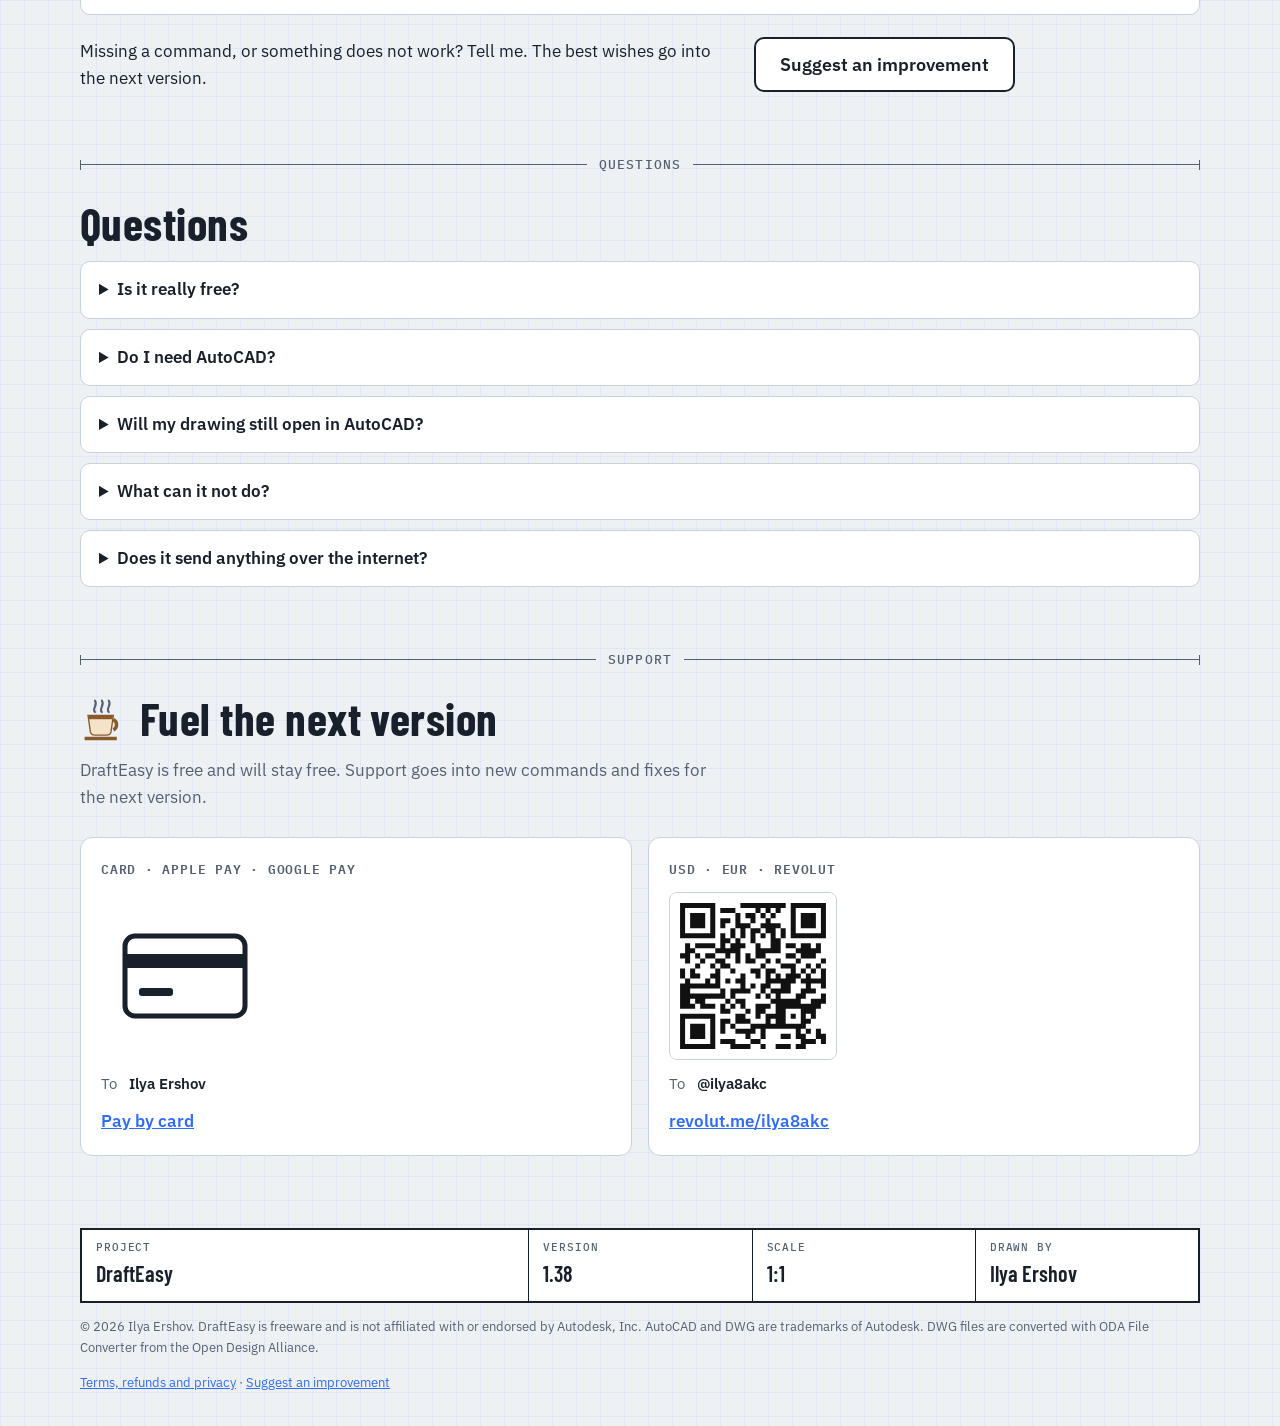
==== commit 575bda02: "Add files via upload" ====
--- a/index.html
+++ b/index.html
@@ -33,7 +33,7 @@
         <svg viewBox="0 0 24 24" fill="none" stroke="currentColor" stroke-width="2.4" stroke-linecap="round" stroke-linejoin="round" aria-hidden="true"><path d="M12 3v12m0 0-5-5m5 5 5-5M4 20h16"/></svg>
         <span data-i18n="download">Download for Windows</span>
       </a>
-      <a class="btn" href="#support" data-i18n="coffee-btn">Buy me a coffee</a>
+      <a class="btn" href="#support" data-i18n="coffee-btn">Fuel the next version</a>
       <small><span data-i18n="version">Version</span> <span class="ver"></span> · Windows 10 / 11, 64-bit</small>
     </div>
     <ul class="facts">
@@ -63,6 +63,8 @@
       <div class="cmd"><b>SC</b><span data-i18n="c-sc">Scale</span></div>
       <div class="cmd"><b>MI</b><span data-i18n="c-mi">Mirror</span></div>
       <div class="cmd"><b>O</b><span data-i18n="c-o">Offset</span></div>
+      <div class="cmd"><b>AL</b><span data-i18n="c-al">Align</span></div>
+      <div class="cmd"><b>← ↑ → ↓</b><span data-i18n="c-nudge">Nudge the selection (Shift = 10×)</span></div>
       <div class="cmd"><b>TR</b><span data-i18n="c-tr">Trim</span></div>
       <div class="cmd"><b>EX</b><span data-i18n="c-ex">Extend</span></div>
       <div class="cmd"><b>F</b><span data-i18n="c-f">Fillet</span></div>
@@ -85,7 +87,7 @@
     <p class="intro" data-i18n="feat-p">Made for the quick fix: a title block, a pipe moved, a dimension added, a sheet printed to PDF. When you need the full AutoCAD, you still have it.</p>
     <div class="features">
       <div class="feature"><h3 data-i18n="ft1-h">Real DWG files</h3><p data-i18n="ft1-p">Opens and saves DWG in the version it came in, through the free ODA File Converter. The installer sets it up for you.</p></div>
-      <div class="feature"><h3 data-i18n="ft2-h">Grips and snaps</h3><p data-i18n="ft2-p">Blue grips to stretch lines, polylines, arcs and viewports. Endpoint, midpoint, centre, quadrant and intersection snaps.</p></div>
+      <div class="feature"><h3 data-i18n="ft2-h">Grips and snaps</h3><p data-i18n="ft2-p">Blue grips to stretch lines, polylines, arcs and viewports. Object snaps as in AutoCAD: endpoint, midpoint, centre, intersection, perpendicular, tangent and more.</p></div>
       <div class="feature"><h3 data-i18n="ft3-h">Layers and xrefs</h3><p data-i18n="ft3-p">Turn layers on and off, lock them, change colours. Attach, reload and bind external references.</p></div>
       <div class="feature"><h3 data-i18n="ft4-h">Model and sheets</h3><p data-i18n="ft4-p">Layout tabs with A0–A4 sheets, viewports at a set scale, and export to PDF ready for printing.</p></div>
       <div class="feature"><h3 data-i18n="ft5-h">Draw over a PDF</h3><p data-i18n="ft5-p">Drop a PDF or a scan onto the window, scale it to size, lock it and trace over it.</p></div>
@@ -119,7 +121,7 @@
   <section id="faq">
     <h2 data-i18n="faq-h">Questions</h2>
     <div class="faq">
-      <details><summary data-i18n="q1">Is it really free?</summary><p data-i18n="a1">Yes, for private and commercial work. There is no paid version. If it saves you time, you can buy me a coffee.</p></details>
+      <details><summary data-i18n="q1">Is it really free?</summary><p data-i18n="a1">Yes, for private and commercial work. There is no paid version. If it saves you time, you can fuel the next version.</p></details>
       <details><summary data-i18n="q2">Do I need AutoCAD?</summary><p data-i18n="a2">No. DraftEasy works on its own. For DWG files it uses ODA File Converter, a free program from the Open Design Alliance; the installer offers to install it. ODA File Converter has its own licence terms, set by Open Design Alliance; check them if you use DWG files at work. DXF files need no converter.</p></details>
       <details><summary data-i18n="q3">Will my drawing still open in AutoCAD?</summary><p data-i18n="a3">Yes. DraftEasy saves standard DWG and DXF in the version the file had, and keeps a .bak copy when it saves over a file. Keep backups of important drawings, as with any program.</p></details>
       <details><summary data-i18n="q4">What can it not do?</summary><p data-i18n="a4">It is a 2D editor: no 3D, no dynamic blocks or sheet sets. Hatching works inside closed polylines, rectangles and circles. See below what is new and what is not done yet.</p></details>
@@ -131,9 +133,9 @@
   <section id="support">
     <div class="support-head">
       <svg viewBox="0 0 40 40" aria-hidden="true"><path d="M7 17h22l-2 14q-.5 3-4 3H13q-3.5 0-4-3Z" fill="#f4e3c8" stroke="#8b5a2b" stroke-width="1.2"/><rect x="7.6" y="17" width="20.8" height="3.2" fill="#8b5a2b"/><path d="M29 20.5a5 5 0 0 1 0 9" fill="none" stroke="#8b5a2b" stroke-width="3"/><path d="M4 37h28" stroke="#8b5a2b" stroke-width="3"/><path d="M13 14c-3-3 3-6 0-10M19 14c-3-3 3-6 0-10M25 14c-3-3 3-6 0-10" fill="none" stroke="var(--muted)" stroke-width="1.8" stroke-linecap="round"/></svg>
-      <h2 data-i18n="sup-h">Keep me awake</h2>
-    </div>
-    <p class="intro" data-i18n="sup-p">DraftEasy is made in the evenings, mostly on coffee. Any amount is welcome, and thank you!</p>
+      <h2 data-i18n="sup-h">Fuel the next version</h2>
+    </div>
+    <p class="intro" data-i18n="sup-p">DraftEasy is free and will stay free. Support goes into new commands and fixes for the next version.</p>
     <div class="pay">
       <div class="card" id="card-stripe" hidden>
         <span class="cur">CARD · APPLE PAY · GOOGLE PAY</span>
@@ -165,8 +167,8 @@
 <script src="changelog.js"></script>
 <script>
 // ---- settings: change these when a new version is published ----------------
-const VERSION = "1.29";
-const DOWNLOAD_URL = "https://github.com/sparepilot/drafteasy.no/releases/download/v1.29/DraftEasy_Setup_1.29.exe";   // GitHub release: tag v1.29 with this file attached
+const VERSION = "1.38";
+const DOWNLOAD_URL = "https://github.com/sparepilot/drafteasy.no/releases/download/v1.38/DraftEasy_Setup_1.38.exe";   // GitHub release: tag v1.38 with this file attached
 // Stripe Payment Link (https://buy.stripe.com/...). While empty, the card payment box is hidden.
 const STRIPE_URL = "https://buy.stripe.com/eVq3cv5sldar5Cngop4Rq00";
 
@@ -174,19 +176,19 @@
   no: {
     "h1": "Rediger DWG-tegninger gratis.",
     "lead": "DraftEasy åpner, redigerer og lagrer AutoCAD DWG- og DXF-filer i Windows. Ingen abonnement, ingen prøveperiode, ingen vannmerke.",
-    "download": "Last ned for Windows", "coffee-btn": "Spander en kaffe", "version": "Versjon",
+    "download": "Last ned for Windows", "coffee-btn": "Fuel the next version", "version": "Versjon",
     "f1": "DWG og DXF", "f2": "AutoCAD-kommandoer", "f4": "Ingen konto, ingen sporing",
     "alt-model": "DraftEasy med en VVS-plan: et valgt rør viser blå grep, mål langs veggene, Lag-panelet til høyre.",
     "d-commands": "kommandoer", "cmd-h": "Skriv som du gjør i AutoCAD",
     "cmd-p": "Kommandolinjen tar de vanlige forkortelsene, koordinater (x,y · @dx,dy · lengde<vinkel) og Enter for å gjenta. Snap, ortho (F8) og Shift for rette linjer virker som du venter.",
     "c-l": "Linje", "c-pl": "Polylinje", "c-c": "Sirkel", "c-rec": "Rektangel", "c-t": "Tekst", "c-m": "Flytt", "c-co": "Kopier",
-    "c-ro": "Roter", "c-sc": "Skaler", "c-mi": "Speil", "c-o": "Forskyv", "c-tr": "Trim", "c-ex": "Forleng", "c-f": "Avrund",
+    "c-ro": "Roter", "c-sc": "Skaler", "c-mi": "Speil", "c-o": "Forskyv", "c-al": "Juster", "c-nudge": "Flytt utvalget (Shift = 10×)", "c-tr": "Trim", "c-ex": "Forleng", "c-f": "Avrund",
     "c-x": "Spreng", "c-ma": "Kopier egenskaper", "c-dli": "Lineært mål", "c-dal": "Justert mål", "c-ddi": "Diameter",
     "c-di": "Avstand", "c-aa": "Areal", "c-mv": "Visningsvindu", "c-iat": "PDF-underlag", "c-e": "Slett",
     "d-features": "funksjoner", "feat-h": "Hva den gjør",
     "feat-p": "Laget for de raske endringene: et tittelfelt, et rør som flyttes, et mål som legges til, et ark skrevet ut til PDF. Trenger du hele AutoCAD, har du det fortsatt.",
     "ft1-h": "Ekte DWG-filer", "ft1-p": "Åpner og lagrer DWG i versjonen filen hadde, med det gratis programmet ODA File Converter. Installasjonen setter det opp for deg.",
-    "ft2-h": "Grep og snap", "ft2-p": "Blå grep for å strekke linjer, polylinjer, buer og visningsvinduer. Snap til endepunkt, midtpunkt, senter, kvadrant og skjæring.",
+    "ft2-h": "Grep og snap", "ft2-p": "Blå grep for å strekke linjer, polylinjer, buer og visningsvinduer. Objektsnap som i AutoCAD: endepunkt, midtpunkt, senter, skjæring, vinkelrett, tangent og mer.",
     "ft3-h": "Lag og xref", "ft3-p": "Slå lag av og på, lås dem, endre farger. Legg til, last inn på nytt og bind eksterne referanser.",
     "ft4-h": "Modell og ark", "ft4-p": "Layout-faner med A0–A4-ark, visningsvinduer i fast målestokk og eksport til PDF klar for utskrift.",
     "ft5-h": "Tegn over en PDF", "ft5-p": "Dra en PDF eller et skann inn i vinduet, skaler det til riktig størrelse, lås det og tegn over.",
@@ -200,12 +202,12 @@
     "fb-p": "Savner du en kommando, eller virker noe ikke? Si fra. De beste ønskene kommer med i neste versjon.", "fb-btn": "Foreslå en forbedring",
     "added": "Lagt til", "notyet": "Ikke lagt til ennå",
     "d-faq": "spørsmål", "faq-h": "Spørsmål",
-    "q1": "Er det virkelig gratis?", "a1": "Ja, både privat og i jobb. Det finnes ingen betalt versjon. Sparer den deg tid, kan du spandere en kaffe.",
+    "q1": "Er det virkelig gratis?", "a1": "Ja, både privat og i jobb. Det finnes ingen betalt versjon. Sparer den deg tid, kan du støtte neste versjon.",
     "q2": "Trenger jeg AutoCAD?", "a2": "Nei. DraftEasy fungerer på egen hånd. For DWG-filer bruker den ODA File Converter, et gratis program fra Open Design Alliance; installasjonen tilbyr å installere det. ODA File Converter har egne lisensvilkår fra Open Design Alliance; sjekk dem hvis du bruker DWG-filer i jobben. DXF-filer trenger ingen konverterer.",
     "q3": "Åpnes tegningen fortsatt i AutoCAD?", "a3": "Ja. DraftEasy lagrer vanlig DWG og DXF i versjonen filen hadde, og tar en .bak-kopi når den lagrer over en fil. Ta sikkerhetskopier av viktige tegninger, som med alle programmer.",
     "q4": "Hva kan den ikke?", "a4": "Det er en 2D-editor: ikke 3D, ikke dynamiske blokker eller arksett. Skravur virker inne i lukkede polylinjer, rektangler og sirkler. Se nedenfor hva som er nytt og hva som ikke er gjort ennå.",
     "q5": "Sender den noe over internett?", "a5": "Nei. Ingen konto, ingen sporing og ingen automatiske oppdateringer. Internett brukes bare til å installere ODA File Converter, og bare hvis du velger det.",
-    "d-support": "støtte", "sup-h": "Hold meg våken", "sup-p": "DraftEasy lages om kveldene, mest på kaffe. Ethvert beløp er velkomment, og tusen takk!",
+    "d-support": "støtte", "sup-h": "Fuel the next version", "sup-p": "DraftEasy er gratis og forblir gratis. Støtten går til nye kommandoer og rettelser i neste versjon.",
     "to": "Til", "phone": "Telefon", "bank": "Bank", "open-vipps": "Åpne i Vipps", "open-sbp": "Åpne betalingssiden",
     "alt-qr-vipps": "QR-kode for Vipps", "alt-qr-revolut": "QR-kode for Revolut", "alt-qr-sbp": "QR-kode for overføring via T-Bank eller Sberbank",
     "tb-project": "Prosjekt", "tb-version": "Versjon", "tb-scale": "Målestokk", "tb-drawn": "Tegnet av",
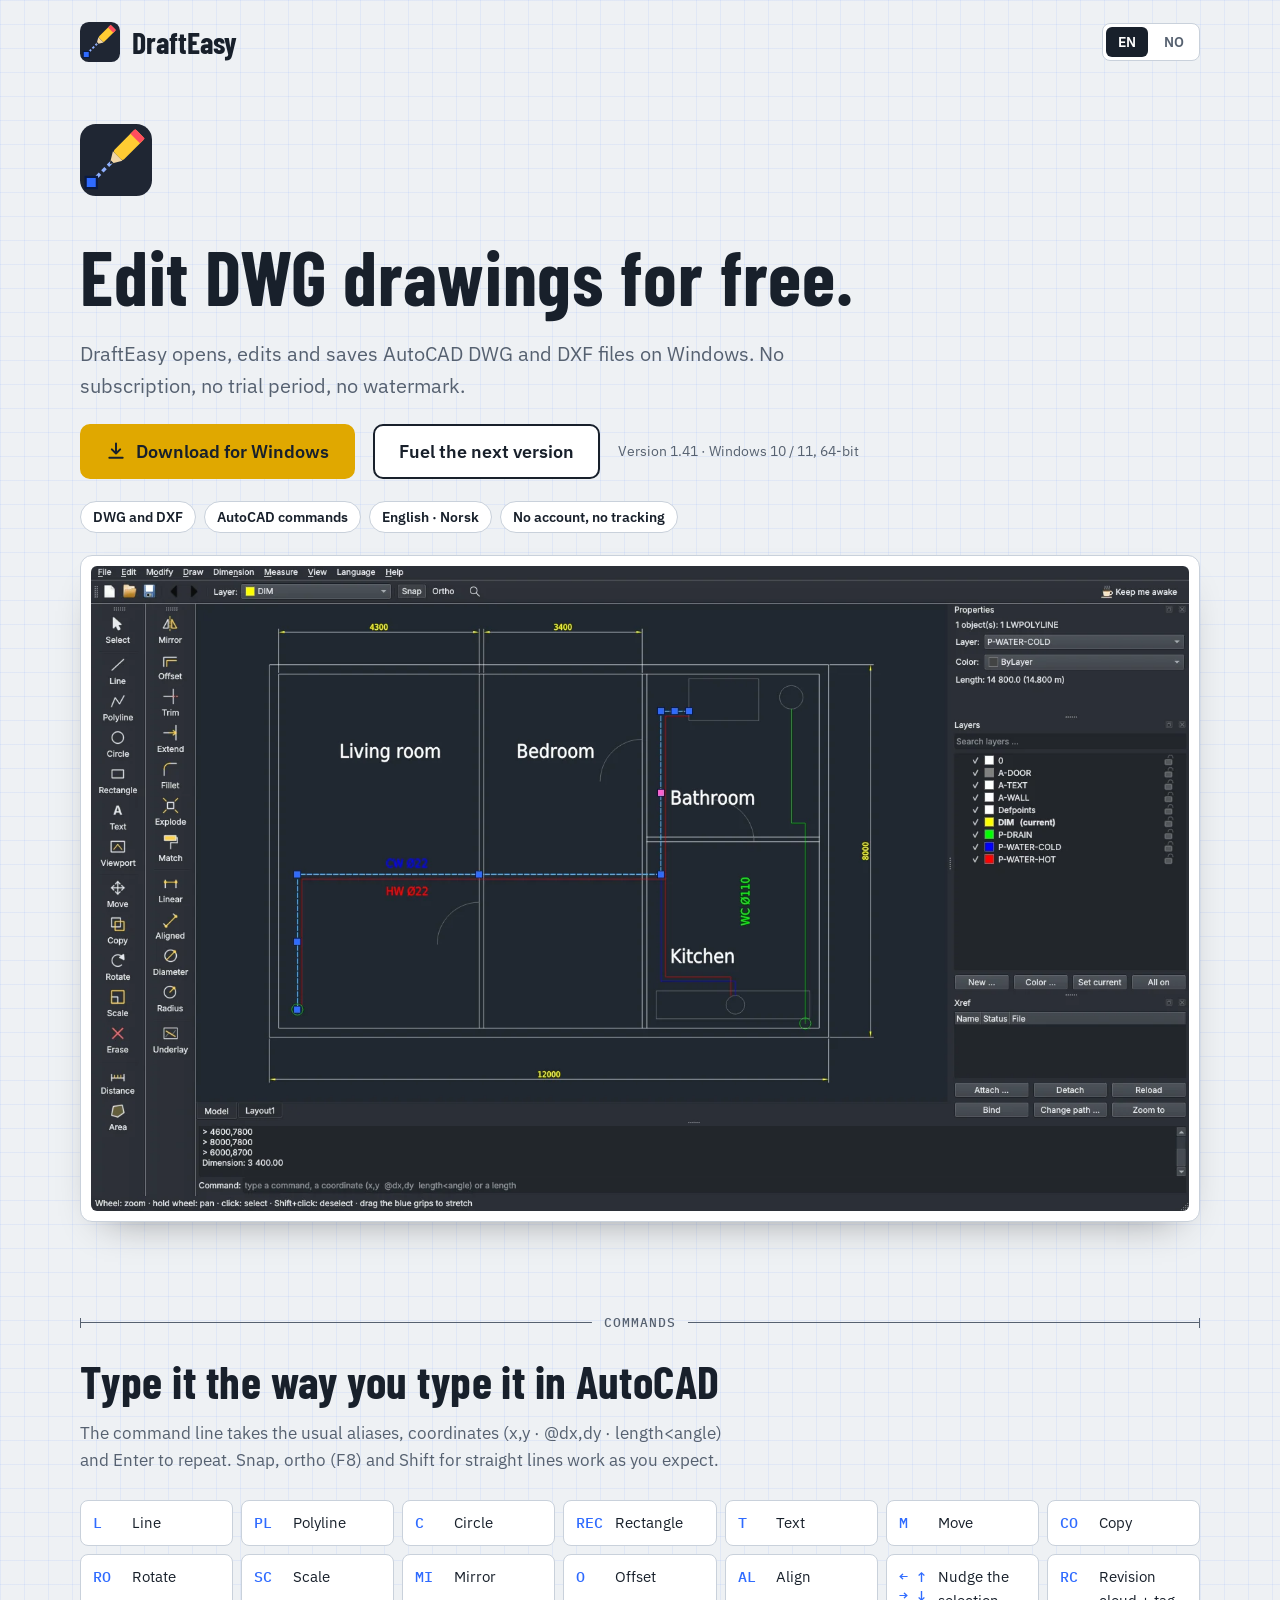
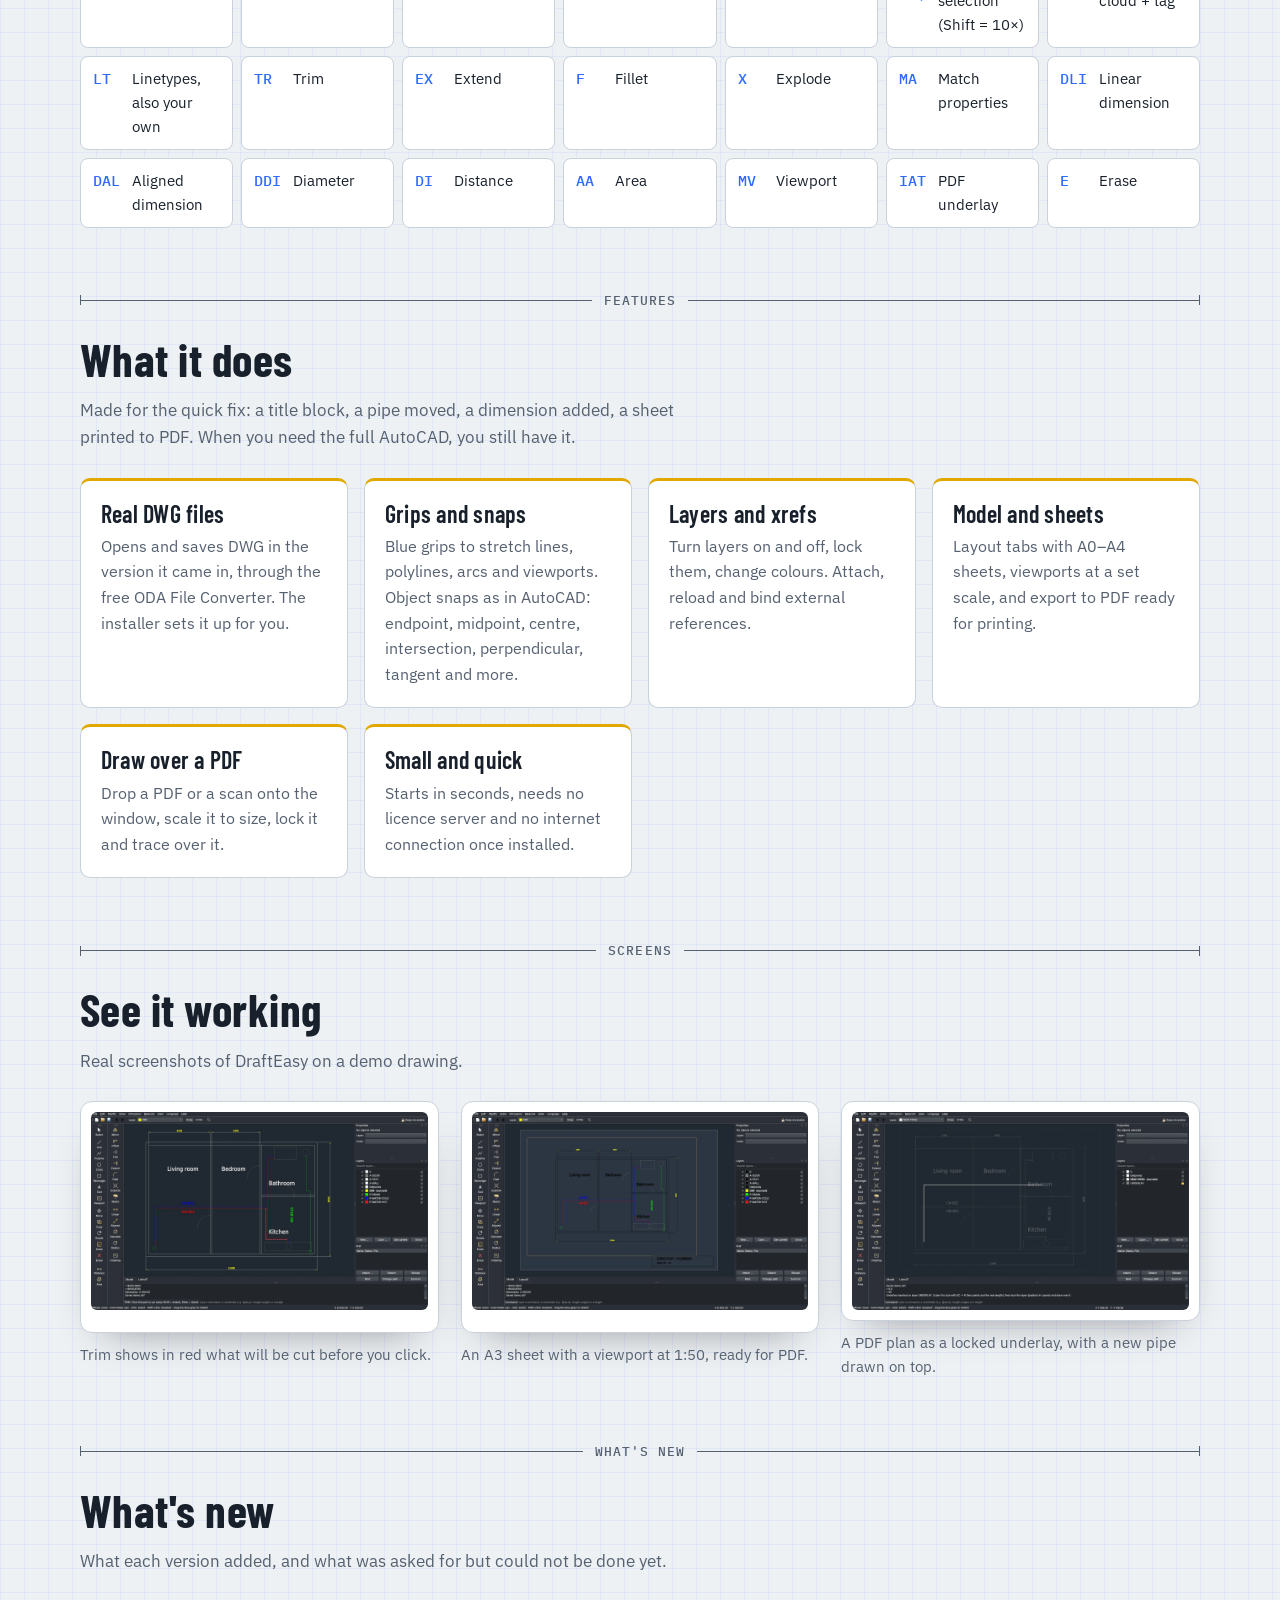
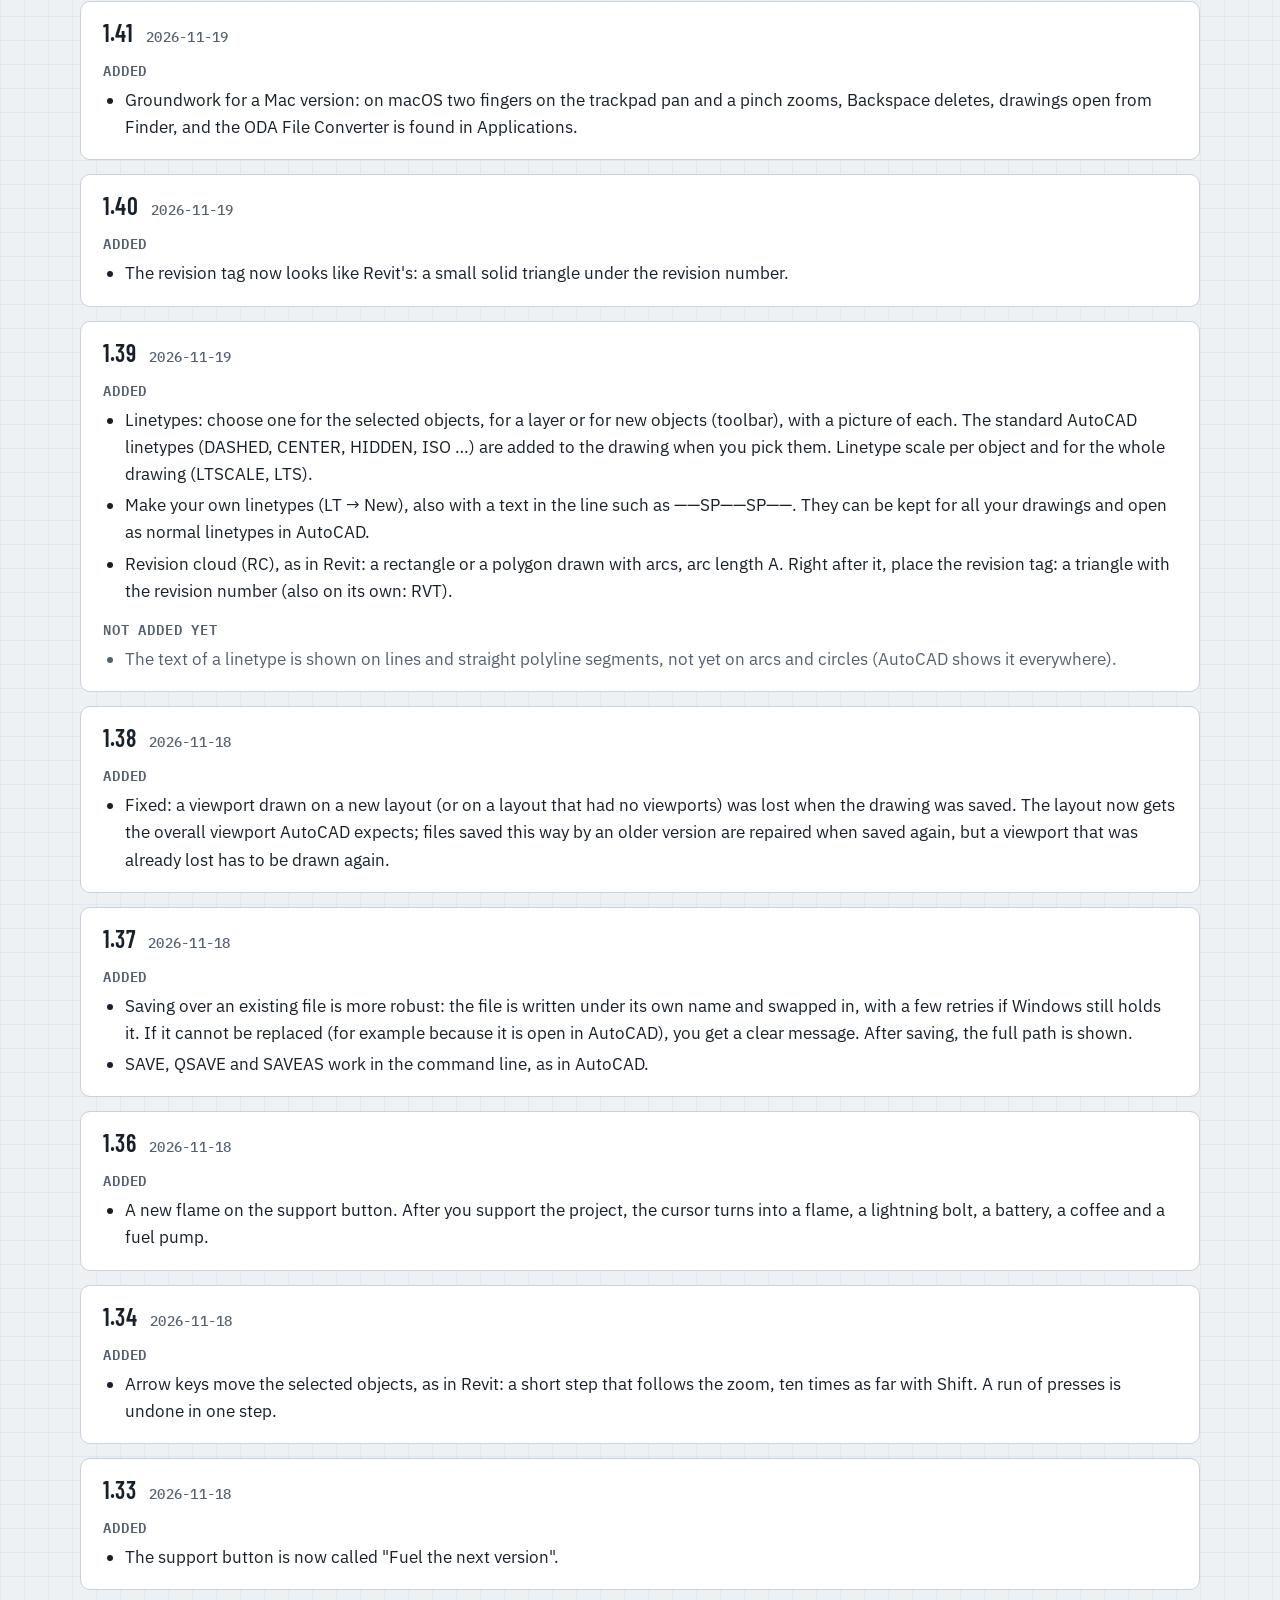
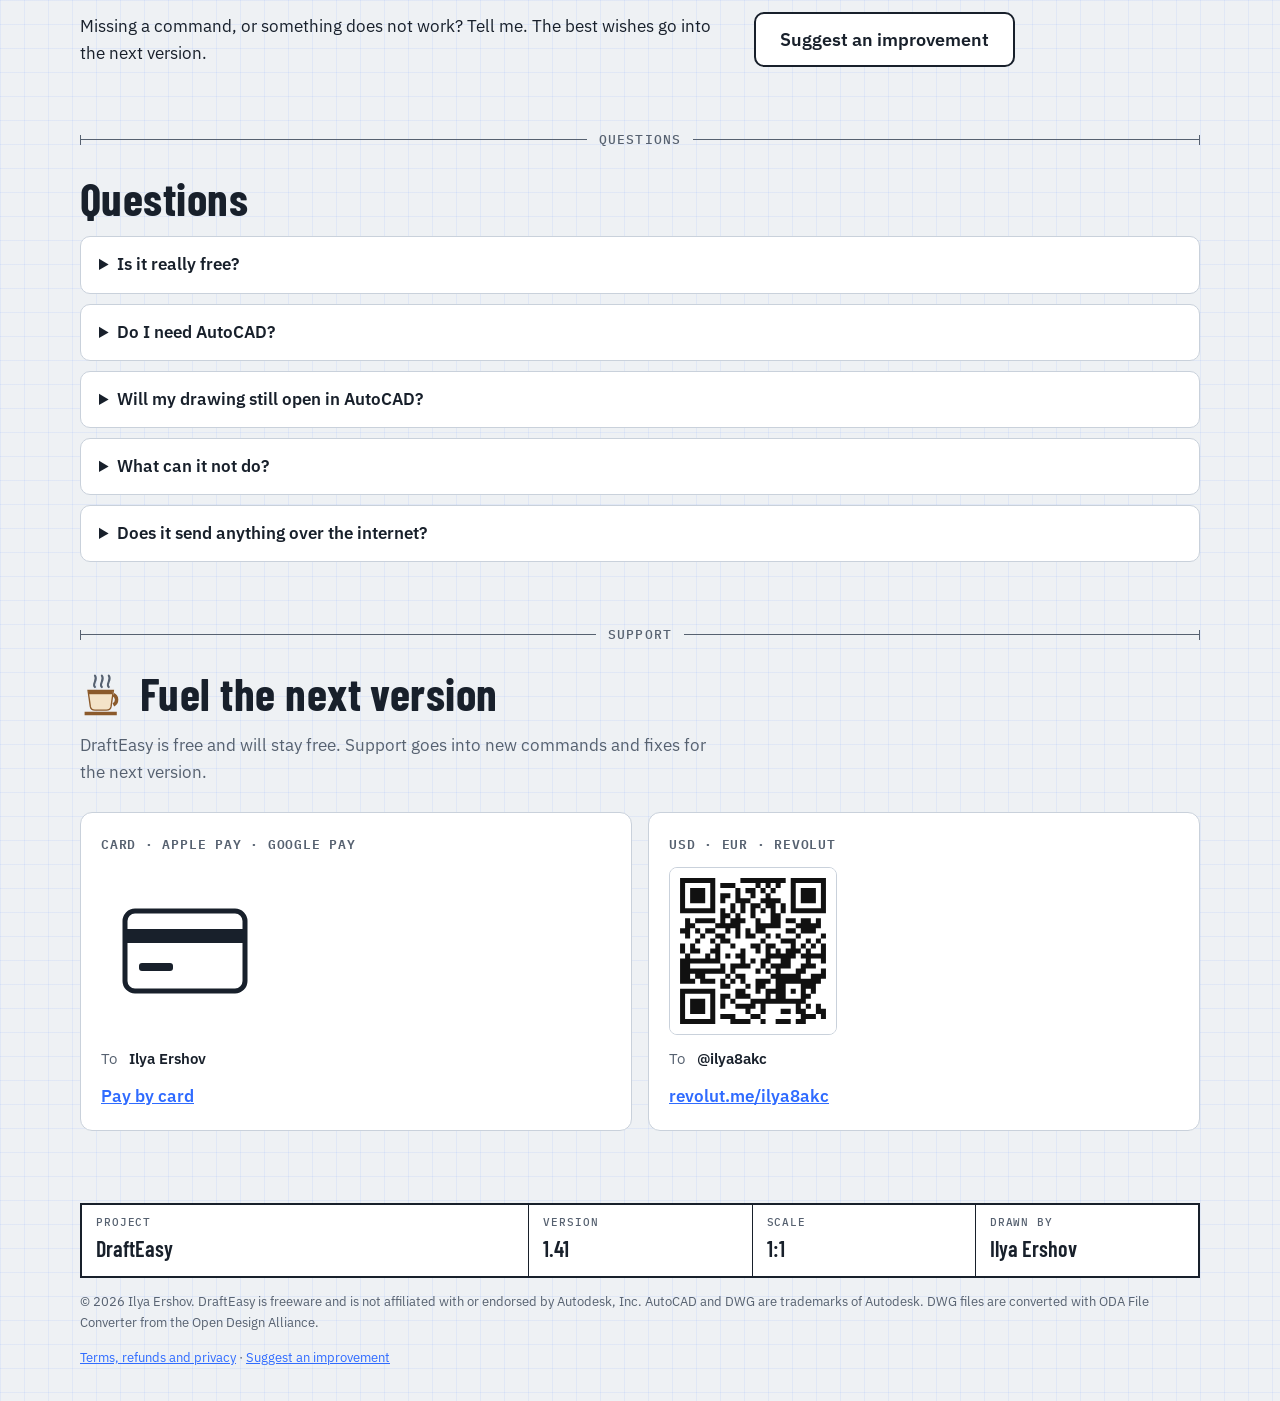
==== commit 1d89b4cf: "Add files via upload" ====
--- a/index.html
+++ b/index.html
@@ -65,6 +65,8 @@
       <div class="cmd"><b>O</b><span data-i18n="c-o">Offset</span></div>
       <div class="cmd"><b>AL</b><span data-i18n="c-al">Align</span></div>
       <div class="cmd"><b>← ↑ → ↓</b><span data-i18n="c-nudge">Nudge the selection (Shift = 10×)</span></div>
+      <div class="cmd"><b>RC</b><span data-i18n="c-rc">Revision cloud + tag</span></div>
+      <div class="cmd"><b>LT</b><span data-i18n="c-lt">Linetypes, also your own</span></div>
       <div class="cmd"><b>TR</b><span data-i18n="c-tr">Trim</span></div>
       <div class="cmd"><b>EX</b><span data-i18n="c-ex">Extend</span></div>
       <div class="cmd"><b>F</b><span data-i18n="c-f">Fillet</span></div>
@@ -167,8 +169,8 @@
 <script src="changelog.js"></script>
 <script>
 // ---- settings: change these when a new version is published ----------------
-const VERSION = "1.38";
-const DOWNLOAD_URL = "https://github.com/sparepilot/drafteasy.no/releases/download/v1.38/DraftEasy_Setup_1.38.exe";   // GitHub release: tag v1.38 with this file attached
+const VERSION = "1.41";
+const DOWNLOAD_URL = "https://github.com/sparepilot/drafteasy.no/releases/download/v1.41/DraftEasy_Setup_1.41.exe";   // GitHub release: tag v1.41 with this file attached
 // Stripe Payment Link (https://buy.stripe.com/...). While empty, the card payment box is hidden.
 const STRIPE_URL = "https://buy.stripe.com/eVq3cv5sldar5Cngop4Rq00";
 
@@ -182,7 +184,7 @@
     "d-commands": "kommandoer", "cmd-h": "Skriv som du gjør i AutoCAD",
     "cmd-p": "Kommandolinjen tar de vanlige forkortelsene, koordinater (x,y · @dx,dy · lengde<vinkel) og Enter for å gjenta. Snap, ortho (F8) og Shift for rette linjer virker som du venter.",
     "c-l": "Linje", "c-pl": "Polylinje", "c-c": "Sirkel", "c-rec": "Rektangel", "c-t": "Tekst", "c-m": "Flytt", "c-co": "Kopier",
-    "c-ro": "Roter", "c-sc": "Skaler", "c-mi": "Speil", "c-o": "Forskyv", "c-al": "Juster", "c-nudge": "Flytt utvalget (Shift = 10×)", "c-tr": "Trim", "c-ex": "Forleng", "c-f": "Avrund",
+    "c-ro": "Roter", "c-sc": "Skaler", "c-mi": "Speil", "c-o": "Forskyv", "c-al": "Juster", "c-nudge": "Flytt utvalget (Shift = 10×)", "c-rc": "Revisjonssky + merke", "c-lt": "Linjetyper, også egne", "c-tr": "Trim", "c-ex": "Forleng", "c-f": "Avrund",
     "c-x": "Spreng", "c-ma": "Kopier egenskaper", "c-dli": "Lineært mål", "c-dal": "Justert mål", "c-ddi": "Diameter",
     "c-di": "Avstand", "c-aa": "Areal", "c-mv": "Visningsvindu", "c-iat": "PDF-underlag", "c-e": "Slett",
     "d-features": "funksjoner", "feat-h": "Hva den gjør",
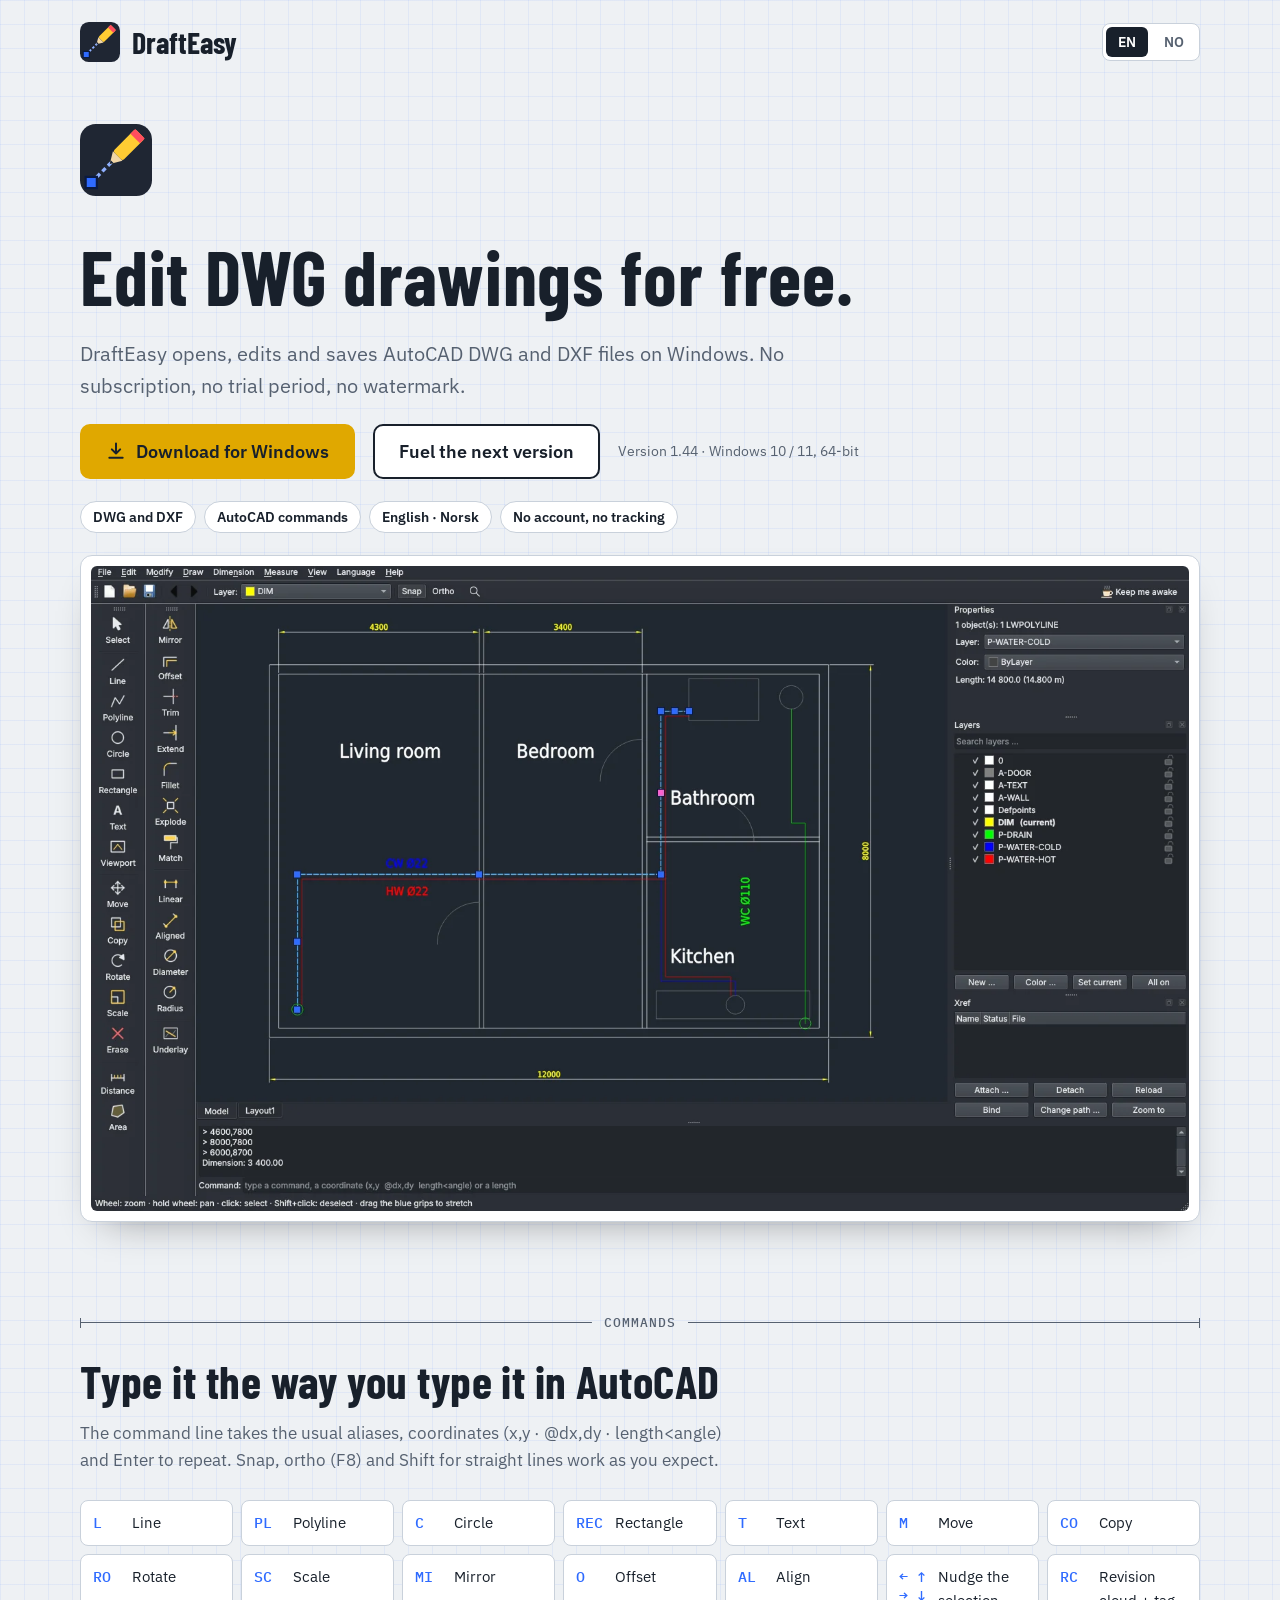
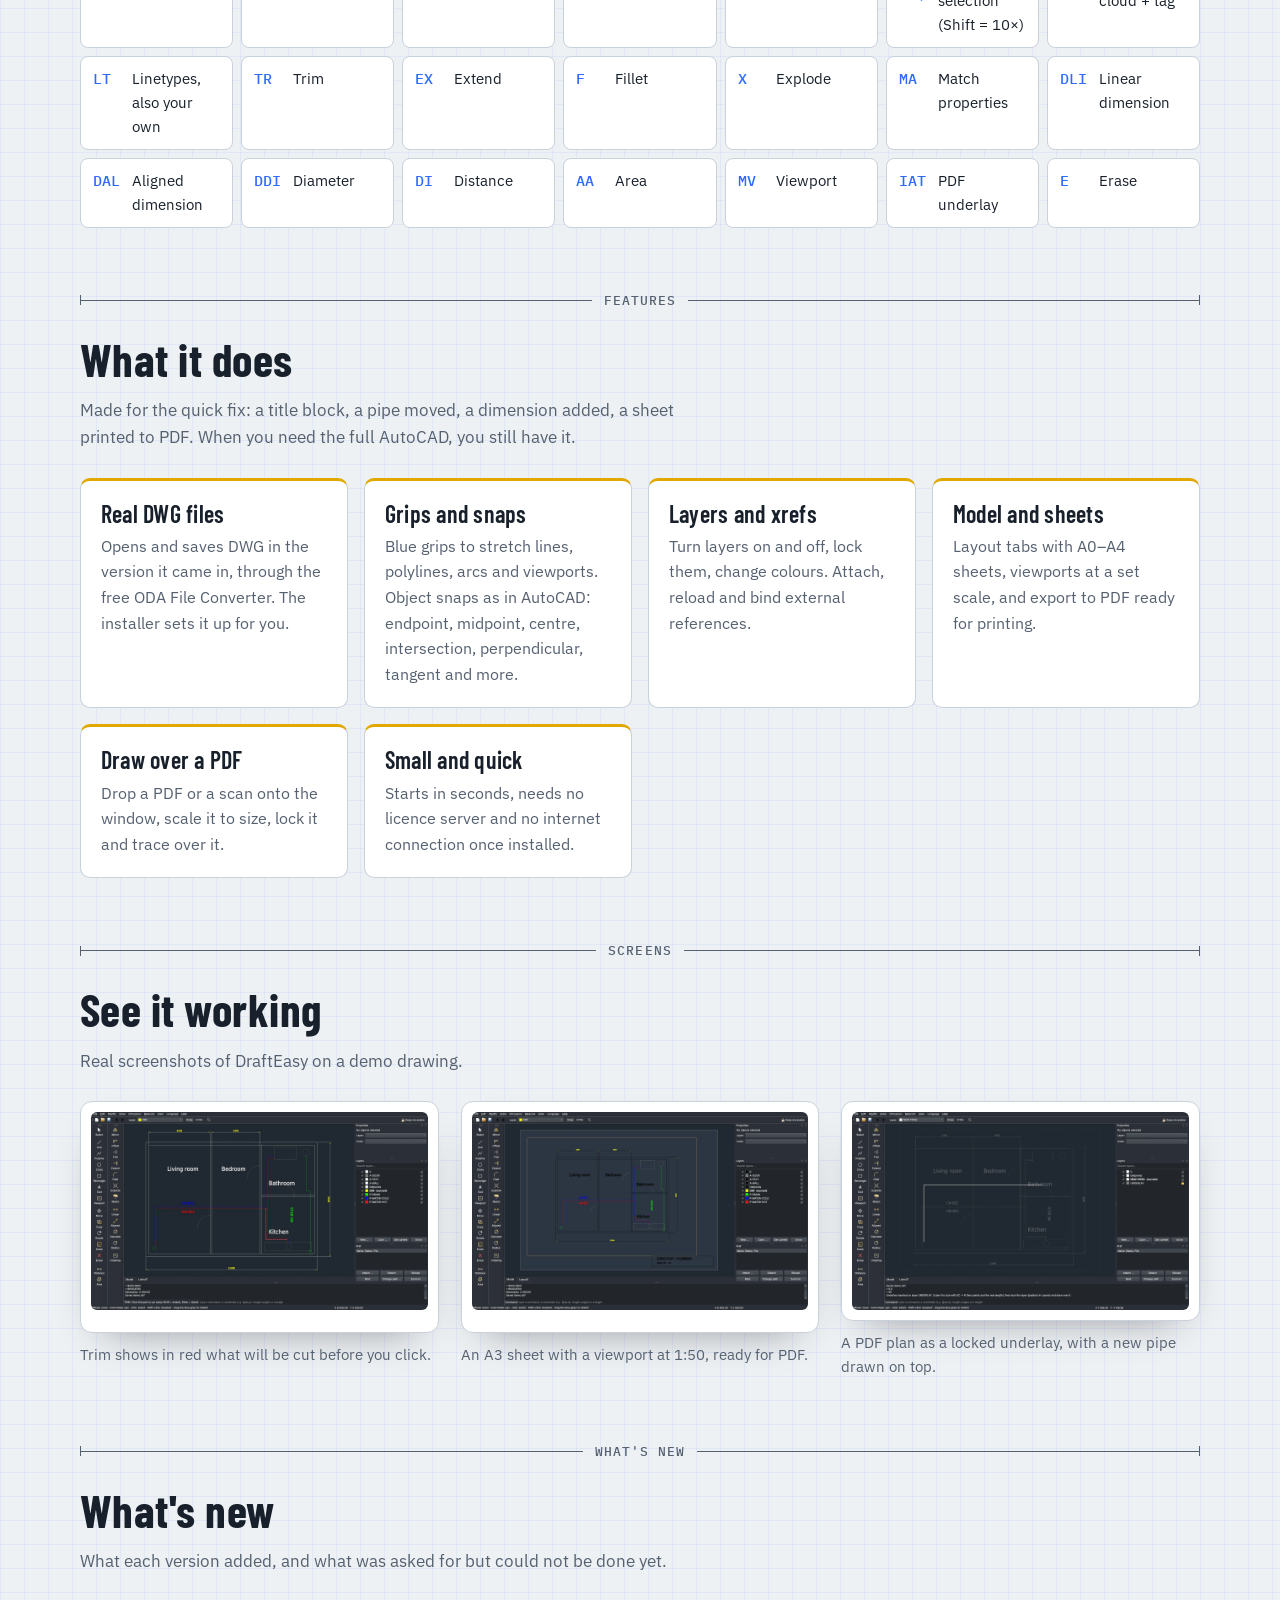
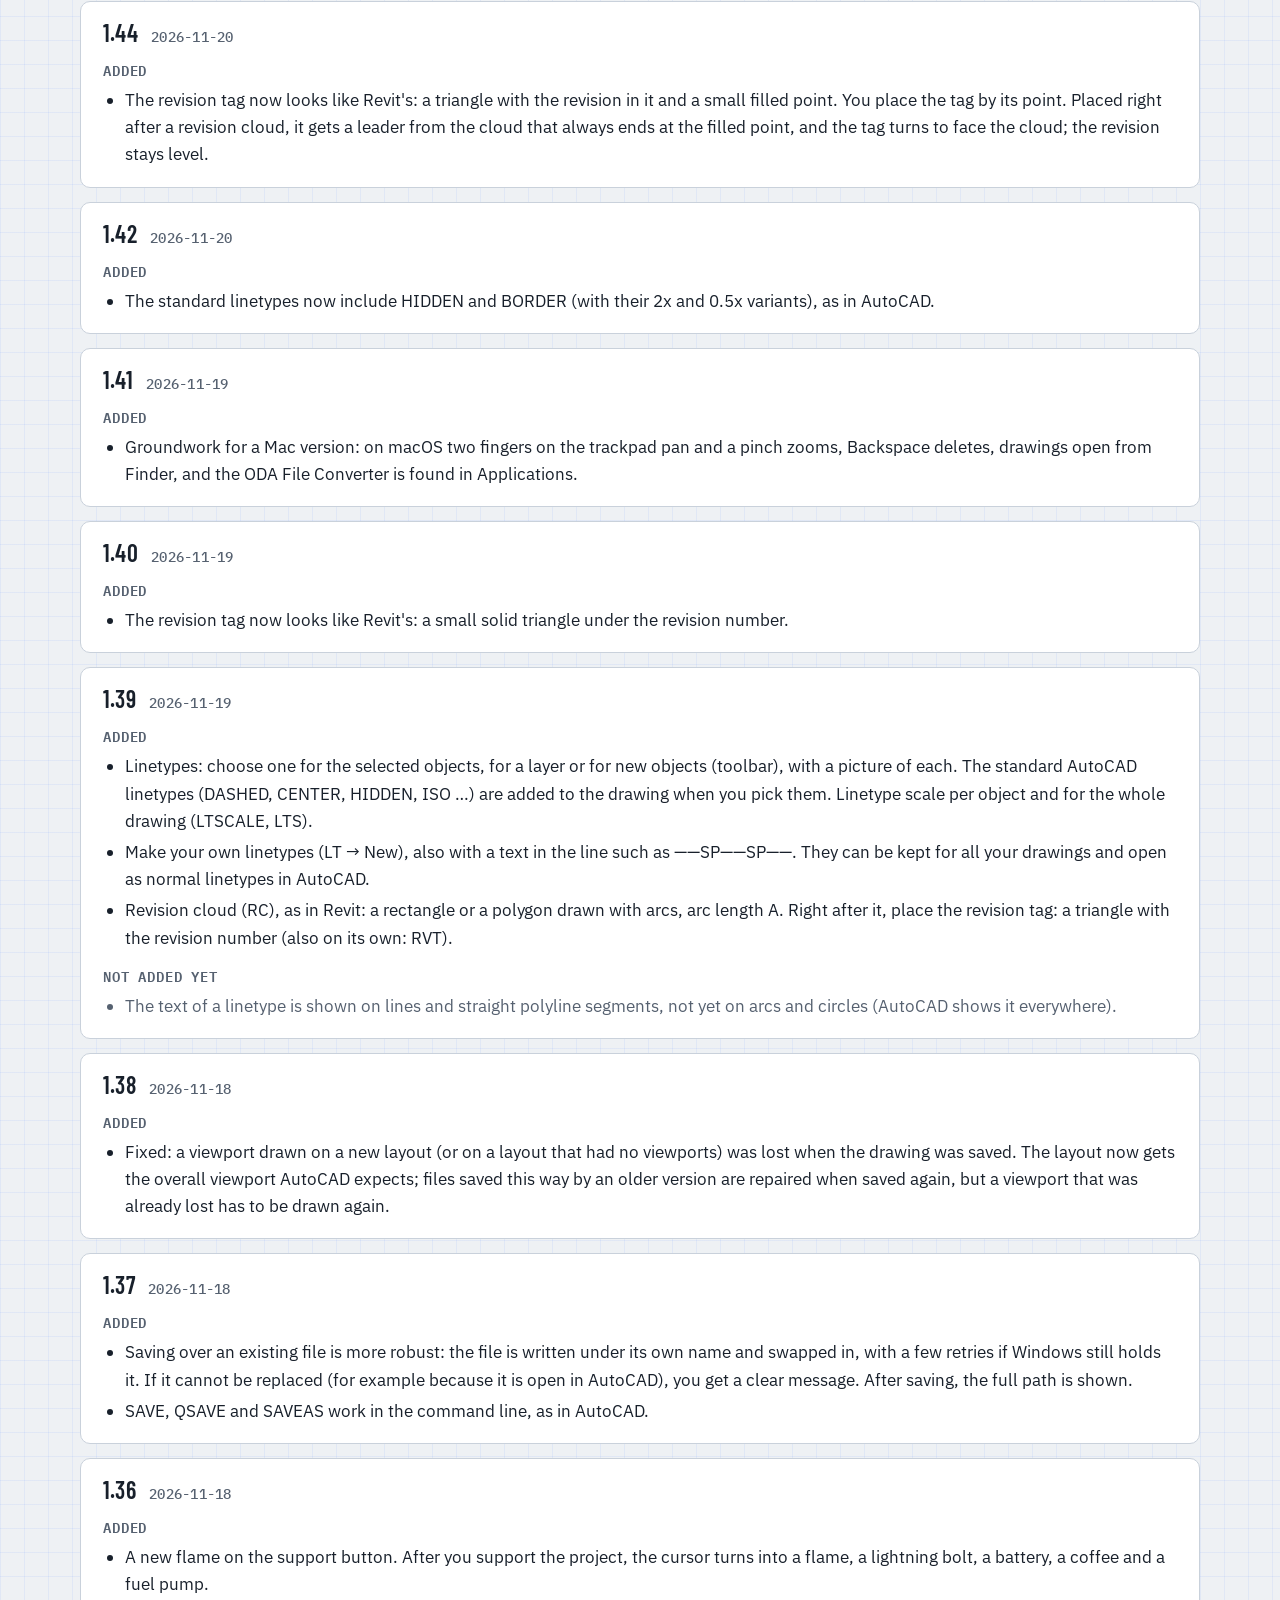
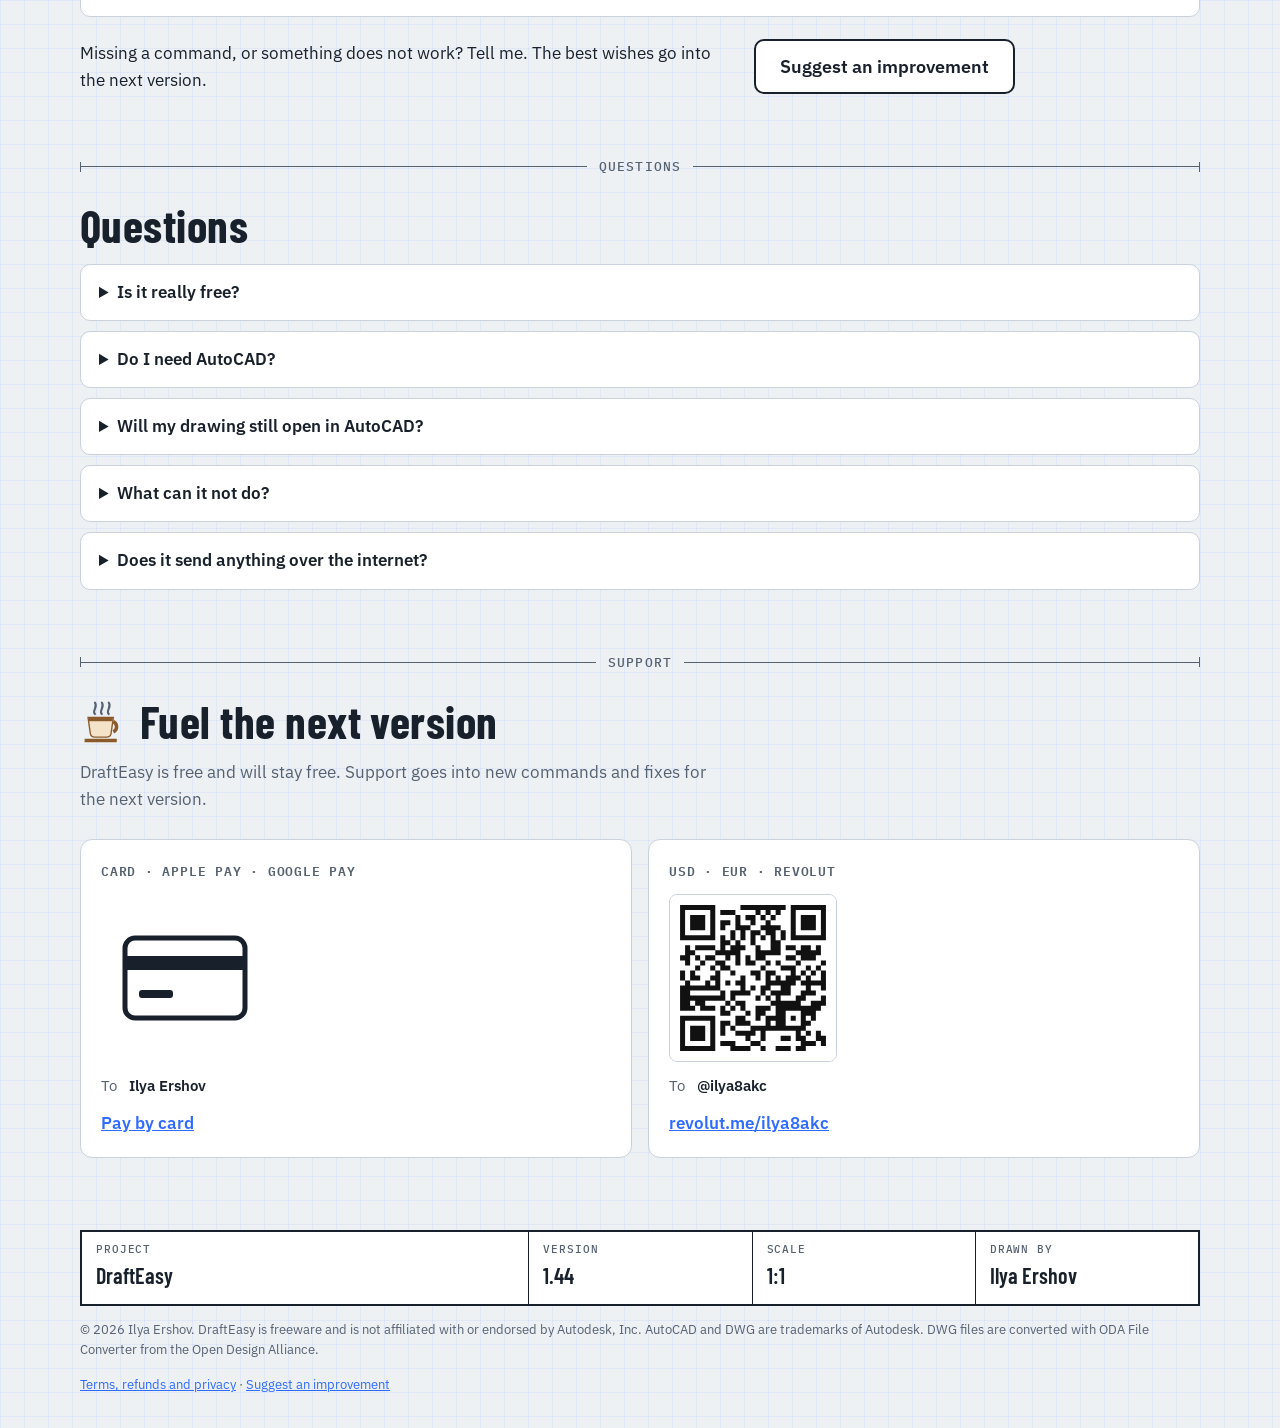
==== commit 10771748: "Add files via upload" ====
--- a/index.html
+++ b/index.html
@@ -169,8 +169,8 @@
 <script src="changelog.js"></script>
 <script>
 // ---- settings: change these when a new version is published ----------------
-const VERSION = "1.41";
-const DOWNLOAD_URL = "https://github.com/sparepilot/drafteasy.no/releases/download/v1.41/DraftEasy_Setup_1.41.exe";   // GitHub release: tag v1.41 with this file attached
+const VERSION = "1.44";
+const DOWNLOAD_URL = "https://github.com/sparepilot/drafteasy.no/releases/download/v1.44/DraftEasy_Setup_1.44.exe";   // GitHub release: tag v1.44 with this file attached
 // Stripe Payment Link (https://buy.stripe.com/...). While empty, the card payment box is hidden.
 const STRIPE_URL = "https://buy.stripe.com/eVq3cv5sldar5Cngop4Rq00";
 
